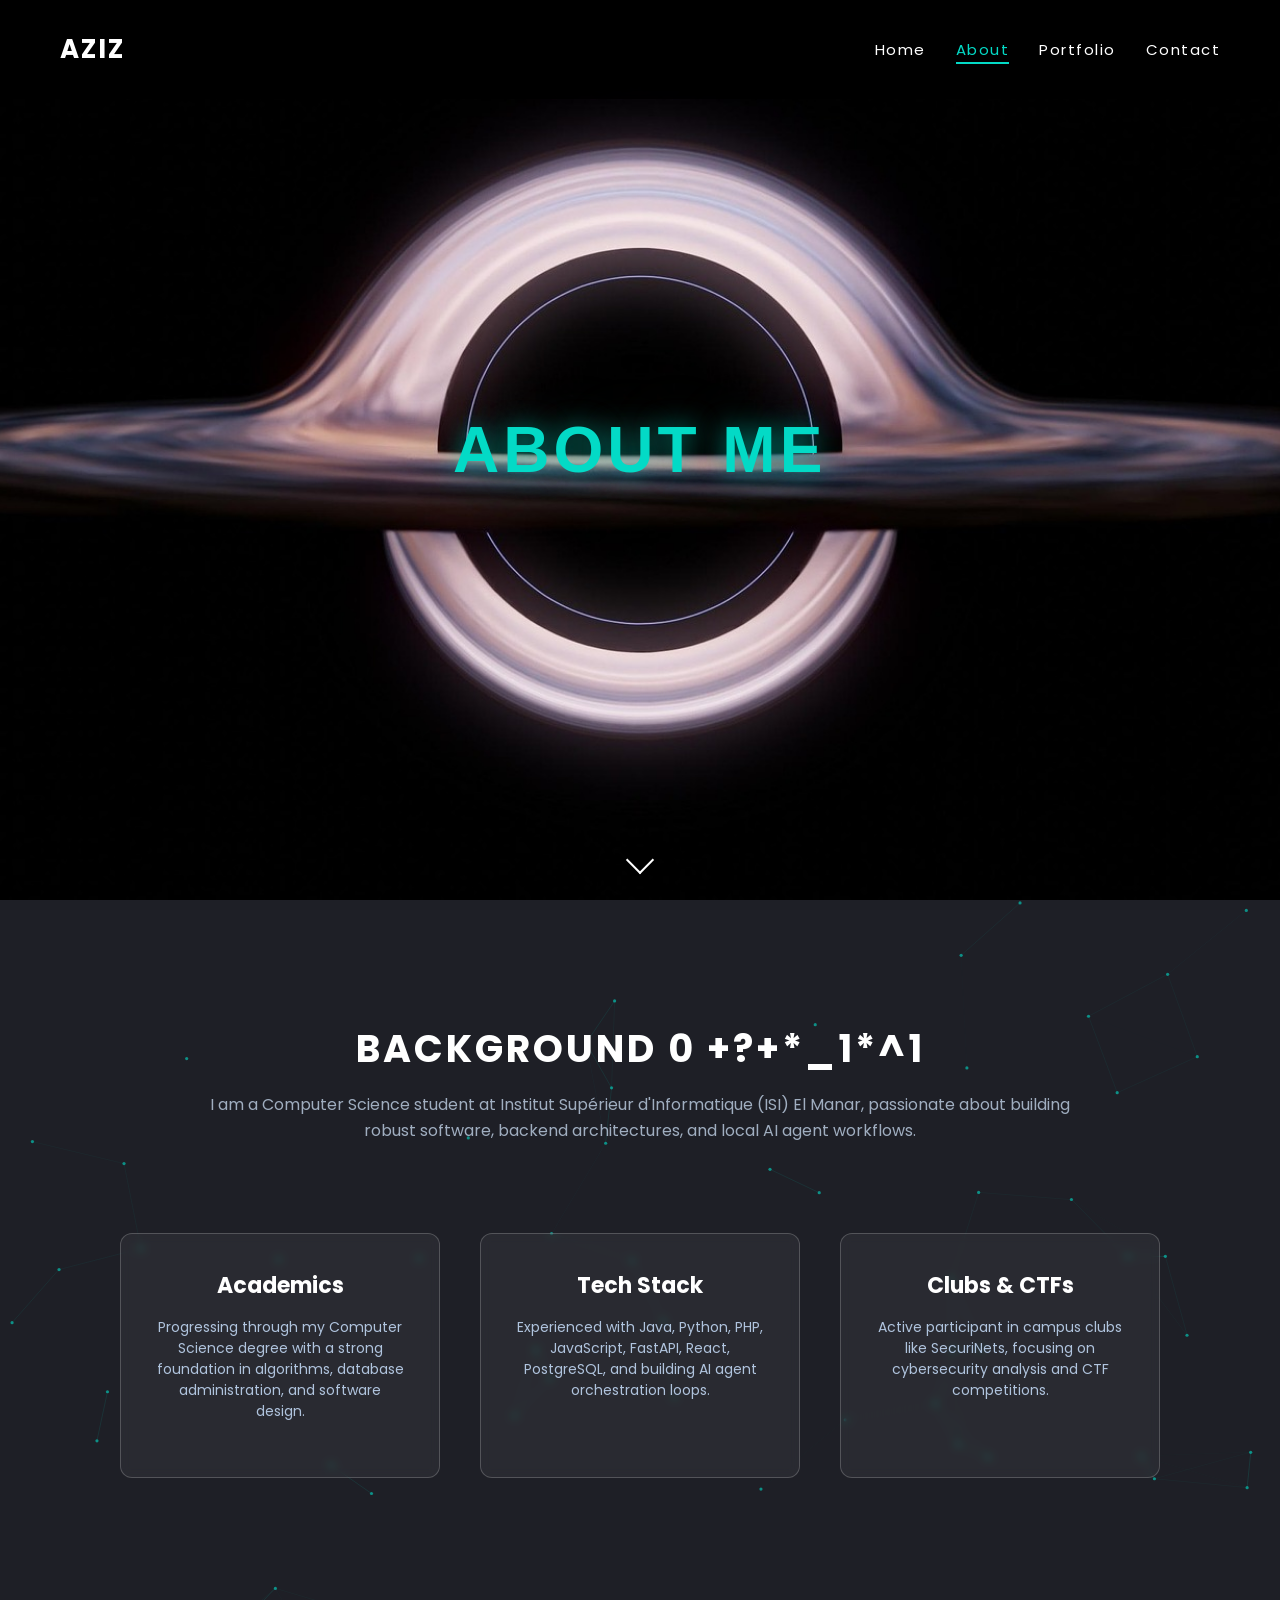
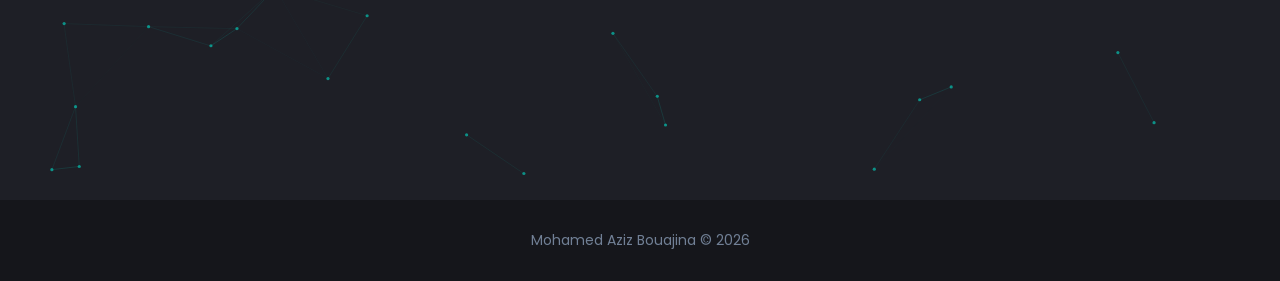
==== about.html @ ba16c354 "portfolio" ====
<!DOCTYPE html>
<html lang="en">
<head>
    <meta charset="UTF-8">
    <meta name="viewport" content="width=device-width, initial-scale=1.0">
    <title>About | Mohamed Aziz Bouajina</title>
    <link rel="stylesheet" href="style.css">
    <link href="https://fonts.googleapis.com/css2?family=Poppins:wght@300;400;600;700&display=swap" rel="stylesheet">
</head>
<body>
    <nav class="navbar">
        <div class="nav-container">
            <a href="index.html" class="logo" data-sound="brand-sound">Aziz </a>
            <ul class="nav-menu">
                <li><a href="index.html" class="nav-link" data-sound="home-sound">Home</a></li>
                <li><a href="about.html" class="nav-link active" data-sound="about-sound">About</a></li>
                <li><a href="portfolio.html" class="nav-link" data-sound="portfolio-sound">Portfolio</a></li>
                <li><a href="contact.html" class="nav-link" data-sound="contact-sound">Contact</a></li>
            </ul>
        </div>
    </nav>

  <section class="hero-section" style="background: url('Pictures/bgi.png') no-repeat center center/cover;">
    <h1 class="hero-title">ABOUT ME</h1>
    <div class="scroll-indicator"></div>
</section>
    <main class="main-container">
        <section class="content-box">
            <h2 class="section-title">Background & Expertise</h2>
            <p class="section-subtitle">I am a Computer Science student at Institut Supérieur d'Informatique (ISI) El Manar, passionate about building robust software, backend architectures, and local AI agent workflows.</p>
        </section>

        <section class="cards-grid">
            <div class="info-card">
                <h3>Academics</h3>
                <p>Progressing through my Computer Science degree with a strong foundation in algorithms, database administration, and software design.</p>
            </div>
            <div class="info-card">
                <h3>Tech Stack</h3>
                <p>Experienced with Java, Python, PHP, JavaScript, FastAPI, React, PostgreSQL, and building AI agent orchestration loops.</p>
            </div>
            <div class="info-card">
                <h3>Clubs & CTFs</h3>
                <p>Active participant in campus clubs like SecuriNets, focusing on cybersecurity analysis and CTF competitions.</p>
            </div>
        </section>
    </main>

    <footer>
        <p>Mohamed Aziz Bouajina &copy; 2026</p>
    </footer>

    <script src="script.js"></script>
</body>
</html>
---- style.css ----
* {
    margin: 0;
    padding: 0;
    box-sizing: border-box;
    font-family: 'Poppins', sans-serif;
}

body {
    background-color: #000000;
    color: #ffffff;
    min-height: 100vh;
    cursor: auto;
}

.navbar {
    position: fixed;
    top: 0;
    left: 0;
    width: 100%;
    display: flex;
    justify-content: space-between;
    align-items: center;
    padding: 30px 60px;
    z-index: 1000;
    background: rgba(0, 0, 0, 0.7);
    backdrop-filter: blur(10px);
    transition: 0.6s ease;
}

.nav-container {
    width: 100%;
    display: flex;
    justify-content: space-between;
    align-items: center;
    max-width: 1400px;
    margin: 0 auto;
}

.logo {
    font-weight: 700;
    color: #ffffff;
    text-decoration: none;
    font-size: 26px;
    text-transform: uppercase;
    letter-spacing: 2px;
}

.nav-menu {
    display: flex;
    list-style: none;
    gap: 30px;
}

.nav-link {
    text-decoration: none;
    color: #ffffff;
    letter-spacing: 1.5px;
    font-size: 15px;
    transition: color 0.3s ease;
}

.nav-link:hover, .nav-link.active {
    color: #03dac6;
}

.hero-section {
    position: relative;
    height: 100vh;
    width: 100%;
    overflow: hidden;
    display: flex;
    justify-content: center;
    align-items: center;
}

.hero-video, .hero-bg {
    position: absolute;
    min-width: 100%;
    min-height: 100%;
    object-fit: cover;
    z-index: 1;
}

.hero-title {
    font-size: 64px;
    font-family: 'Josefin Sans', sans-serif;
    color: #03dac6;
    z-index: 3;
    text-align: center;
    letter-spacing: 4px;
}

.scroll-indicator {
    position: absolute;
    bottom: 30px;
    width: 20px;
    height: 20px;
    border-bottom: 2px solid #ffffff;
    border-right: 2px solid #ffffff;
    transform: rotate(45deg);
    animation: bounce 2s infinite;
    z-index: 2;
}

@keyframes bounce {
    0%, 20%, 50%, 80%, 100% { transform: translateY(0) rotate(45deg); }
    40% { transform: translateY(-10px) rotate(45deg); }
    60% { transform: translateY(-5px) rotate(45deg); }
}

.main-container {
    background: #1e1f26;
    padding: 120px 20px 80px;
    display: flex;
    flex-direction: column;
    align-items: center;
    gap: 60px;
    min-height: 100vh;
}

.content-box {
    text-align: center;
    width: 100%;
    max-width: 900px;
}

.section-title {
    font-size: 38px;
    letter-spacing: 3px;
    text-transform: uppercase;
    margin-bottom: 15px;
    color: #ffffff;
}

.section-subtitle {
    font-size: 16px;
    color: #a0aec0;
    margin-bottom: 30px;
    line-height: 1.6;
}

.cards-grid {
    display: flex;
    justify-content: center;
    gap: 40px;
    flex-wrap: wrap;
    max-width: 1200px;
    margin: 0 auto;
}

.info-card {
    background: rgba(255, 255, 255, 0.05);
    border: 1px solid rgba(255, 255, 255, 0.2);
    border-radius: 12px;
    padding: 35px;
    width: 320px;
    text-align: center;
    backdrop-filter: blur(5px);
    transition: transform 0.3s ease, box-shadow 0.3s ease;
}

.info-card:hover {
    transform: translateY(-8px);
    box-shadow: 0 15px 30px rgba(3, 218, 198, 0.2);
    border-color: #03dac6;
}

.info-card h3 {
    font-size: 22px;
    color: #ffffff;
    margin-bottom: 15px;
}

.info-card p {
    font-size: 14px;
    color: #b0c4de;
    margin-bottom: 20px;
    line-height: 1.5;
}

.card-btn {
    display: inline-block;
    padding: 8px 20px;
    background: #ffffff;
    color: #000000;
    border-radius: 20px;
    text-decoration: none;
    font-weight: 500;
    transition: 0.3s ease;
}

.card-btn:hover {
    background: #03dac6;
    color: #000000;
}

.code-terminal {
    background: #151515;
    border-radius: 8px;
    box-shadow: 0 10px 30px rgba(0,0,0,0.5);
    text-align: left;
    overflow: hidden;
    border: 1px solid rgba(255,255,255,0.1);
    width: 100%;
}

.terminal-bar {
    background: #222222;
    padding: 10px 15px;
}

.terminal-dot {
    height: 12px;
    width: 12px;
    background: #f6b73e;
    border-radius: 50%;
    display: inline-block;
}

.terminal-body {
    padding: 20px;
    font-family: 'Courier New', Courier, monospace;
    font-size: 14px;
    line-height: 1.6;
}

.code-keyword { color: #f6ff75; }
.code-func { color: #46ff35; }
.code-string { color: #6ff5ff; }

.contact-wrapper {
    max-width: 800px;
    margin: 140px auto 0;
    padding: 40px;
    background: rgba(4, 22, 7, 0.9);
    border: 1px solid rgba(51, 255, 51, 0.3);
    border-radius: 8px;
    font-family: 'Inconsolata', monospace;
    color: rgba(128, 255, 128, 0.9);
    box-shadow: 0 0 20px rgba(4, 22, 7, 0.8);
}

.contact-wrapper h1 {
    font-size: 32px;
    margin-bottom: 20px;
    color: #ffffff;
}

.contact-wrapper p {
    margin-bottom: 15px;
    font-size: 16px;
    line-height: 1.6;
}

.contact-link {
    color: #33ff33;
    text-decoration: underline;
}

footer {
    text-align: center;
    padding: 30px;
    background: #15161b;
    color: #718096;
    font-size: 14px;
}

/* =========================================================
   EFFECTS
   ========================================================= */

:focus-visible { outline: 2px solid #03dac6; outline-offset: 3px; }

/* Scroll progress */
.scroll-progress {
    position: fixed; top: 0; left: 0; width: 100%; height: 3px;
    background: linear-gradient(90deg, #03dac6, #ff0266);
    transform: scaleX(0); transform-origin: left;
    z-index: 1100; pointer-events: none;
}

/* Navbar shrinks once you scroll */
.navbar.scrolled { padding-top: 14px; padding-bottom: 14px; background: rgba(0, 0, 0, 0.88); }
.navbar .logo { transition: font-size 0.4s ease, color 0.3s ease; }
.navbar.scrolled .logo { font-size: 21px; }
.logo:hover { color: #03dac6; }

/* Nav links: underline draws in */
.nav-link { position: relative; padding-bottom: 4px; }
.nav-link::after {
    content: ""; position: absolute; left: 0; bottom: 0; width: 100%; height: 2px;
    background: #03dac6; transform: scaleX(0); transform-origin: right;
    transition: transform 0.35s ease;
}
.nav-link:hover::after, .nav-link.active::after { transform: scaleX(1); transform-origin: left; }

/* Hero title glow */
.hero-title { text-shadow: 0 0 24px rgba(3, 218, 198, 0.55), 0 0 60px rgba(3, 218, 198, 0.25); will-change: transform, opacity; }

/* Reveal on scroll (only when JS has enabled it) */
.js .reveal {
    opacity: 0; translate: 0 28px;
    transition: opacity 0.7s ease, translate 0.7s cubic-bezier(0.2, 0.7, 0.2, 1),
                transform 0.2s ease-out, box-shadow 0.3s ease, border-color 0.3s ease;
    transition-delay: var(--d, 0s);
}
.js .reveal.in { opacity: 1; translate: 0 0; }

/* Particle network canvas sits behind the page content */
.main-container { position: relative; overflow: hidden; }
.main-container > *:not(.fx-canvas) { position: relative; z-index: 1; }
.fx-canvas { position: absolute; top: 0; left: 0; z-index: 0; pointer-events: none; }

/* Cards: 3D tilt + spotlight that follows the cursor */
.info-card, .info-card:hover {
    position: relative; overflow: hidden;
    transform: perspective(900px) rotateX(var(--rx, 0deg)) rotateY(var(--ry, 0deg)) translateY(var(--ty, 0px));
}
.info-card:hover { --ty: -8px; }
.info-card::before {
    content: ""; position: absolute; inset: 0; pointer-events: none;
    background: radial-gradient(260px circle at var(--mx, 50%) var(--my, 50%), rgba(3, 218, 198, 0.16), transparent 70%);
    opacity: 0; transition: opacity 0.3s ease;
}
.info-card:hover::before { opacity: 1; }

/* Buttons: sheen sweep */
.card-btn { position: relative; overflow: hidden; }
.card-btn::after {
    content: ""; position: absolute; top: 0; left: -80%; width: 50%; height: 100%;
    background: linear-gradient(100deg, transparent, rgba(255, 255, 255, 0.7), transparent);
    transform: skewX(-20deg); transition: left 0.6s ease;
}
.card-btn:hover::after { left: 130%; }

/* Terminal: blinking caret while typing */
.caret {
    display: inline-block; width: 8px; height: 1.1em; margin-left: 2px;
    background: #46ff35; vertical-align: text-bottom;
    animation: blink 1s steps(1) infinite;
}
@keyframes blink { 50% { opacity: 0; } }
.terminal-bar { display: flex; gap: 8px; }
.terminal-bar::before, .terminal-bar::after {
    content: ""; height: 12px; width: 12px; border-radius: 50%; display: inline-block;
}
.terminal-bar::before { background: #ff5f57; }
.terminal-bar::after  { background: #28c840; order: 3; }
.terminal-dot { order: 2; }

/* Contact page */
.fx-rain { position: fixed; inset: 0; z-index: 0; pointer-events: none; opacity: 0.28; }
.contact-wrapper { position: relative; z-index: 1; backdrop-filter: blur(3px); }
.contact-wrapper h1::before { content: "$ "; color: #33ff33; }
.contact-wrapper h1::after {
    content: ""; display: inline-block; width: 14px; height: 0.9em; margin-left: 6px;
    background: #33ff33; vertical-align: baseline; animation: blink 1s steps(1) infinite;
}
.contact-link, .email { color: #33ff33; text-decoration: underline; transition: text-shadow 0.3s ease, color 0.3s ease; }
.email { cursor: pointer; }
.contact-link:hover, .email:hover { color: #d8ffd8; text-shadow: 0 0 10px rgba(51, 255, 51, 0.9); }

/* Small screens */
@media (max-width: 640px) {
    .navbar, .navbar.scrolled { padding: 14px 20px; }
    .nav-menu { gap: 14px; }
    .nav-link { font-size: 13px; letter-spacing: 1px; }
    .logo, .navbar.scrolled .logo { font-size: 18px; }
    .hero-title { font-size: 38px; }
    .section-title { font-size: 26px; }
    .contact-wrapper { margin: 100px 16px 0; padding: 24px; }
    .info-card { width: 100% !important; }
}

@media (prefers-reduced-motion: reduce) {
    *, *::before, *::after { animation: none !important; transition-duration: 0.01ms !important; }
}


/* =========================================================
   AGENT CHAT (portfolio)
   ========================================================= */
.cards-grid .info-card.featured {
    flex: 1 1 100%; width: 100%; max-width: 1100px;
    display: grid; grid-template-columns: minmax(0, 1fr) minmax(0, 1.7fr);
    gap: 32px; align-items: start; text-align: left;
}
.info-card.featured, .info-card.featured:hover { transform: none; }
.featured-info h3 { font-size: 24px; }
.tech-tags { list-style: none; display: flex; flex-wrap: wrap; gap: 8px; margin-bottom: 18px; }
.tech-tags li {
    font-size: 12px; padding: 4px 12px; border-radius: 20px;
    border: 1px solid rgba(3, 218, 198, 0.5); color: #03dac6;
}
.demo-note { font-size: 12px; color: #718096; line-height: 1.5; }

.agent-chat {
    position: relative; z-index: 1; display: flex; flex-direction: column;
    background: #151515; border: 1px solid rgba(255, 255, 255, 0.1);
    border-radius: 8px; overflow: hidden; text-align: left;
    box-shadow: 0 10px 30px rgba(0, 0, 0, 0.5);
}
.agent-chat, .agent-chat * { font-family: 'Courier New', Courier, monospace; }

.chat-bar { display: flex; align-items: center; gap: 8px; background: #222; padding: 10px 15px; font-size: 12px; color: #a0aec0; }
.chat-bar .dot { width: 12px; height: 12px; border-radius: 50%; }
.chat-bar .dot:nth-child(1) { background: #ff5f57; }
.chat-bar .dot:nth-child(2) { background: #f6b73e; }
.chat-bar .dot:nth-child(3) { background: #28c840; }
.chat-title { margin-left: 6px; }
.chat-mode {
    margin-left: auto; padding: 2px 10px; border-radius: 20px; font-size: 11px;
    border: 1px solid #f6b73e; color: #f6b73e;
}
.chat-mode.is-live { border-color: #28c840; color: #28c840; }

.chat-log { height: 300px; overflow-y: auto; padding: 16px; font-size: 13px; line-height: 1.55; }
.msg { margin-bottom: 12px; }
.msg .who { font-weight: bold; }
.msg.user .who { color: #03dac6; }
.msg.agent .who { color: #ff5c93; }
.msg .body { margin-left: 8px; white-space: pre-wrap; color: #e6edf3; }
.msg.agent.streaming .body::after {
    content: ""; display: inline-block; width: 7px; height: 1em; margin-left: 2px;
    background: #46ff35; vertical-align: text-bottom; animation: blink 1s steps(1) infinite;
}

.tool-log {
    background: #181019; border-top: 1px solid #4a1d4b; padding: 10px 14px;
    max-height: 96px; overflow-y: auto; font-size: 12px;
}
.tool-head { color: #d8b4fe; font-weight: bold; margin-bottom: 4px; }
.tool-empty { color: #666; }
.tool-entry { padding: 3px 0; border-bottom: 1px dashed #3b143c; word-break: break-word; }
.tool-name { color: #f472b6; }
.tool-out { color: #93c5fd; }

.chat-status { padding: 8px 14px; font-size: 12px; color: #03dac6; border-top: 1px solid rgba(255, 255, 255, 0.08); }

.chat-form { display: flex; gap: 8px; padding: 12px 14px; }
.chat-form input {
    flex: 1; min-width: 0; padding: 10px 12px; font-size: 16px;
    background: #262626; border: 1px solid #444; border-radius: 4px; color: #fff;
}
.chat-form input:focus { border-color: #03dac6; outline: none; }
.chat-form button {
    padding: 0 20px; border: none; border-radius: 4px; cursor: pointer;
    background: #03dac6; color: #000; font-weight: bold;
}
.chat-form button:hover:not(:disabled) { background: #ff0266; color: #fff; }
.agent-chat button:disabled, .agent-chat input:disabled { opacity: 0.5; cursor: not-allowed; }

@media (max-width: 900px) {
    .cards-grid .info-card.featured { grid-template-columns: minmax(0, 1fr); }
}
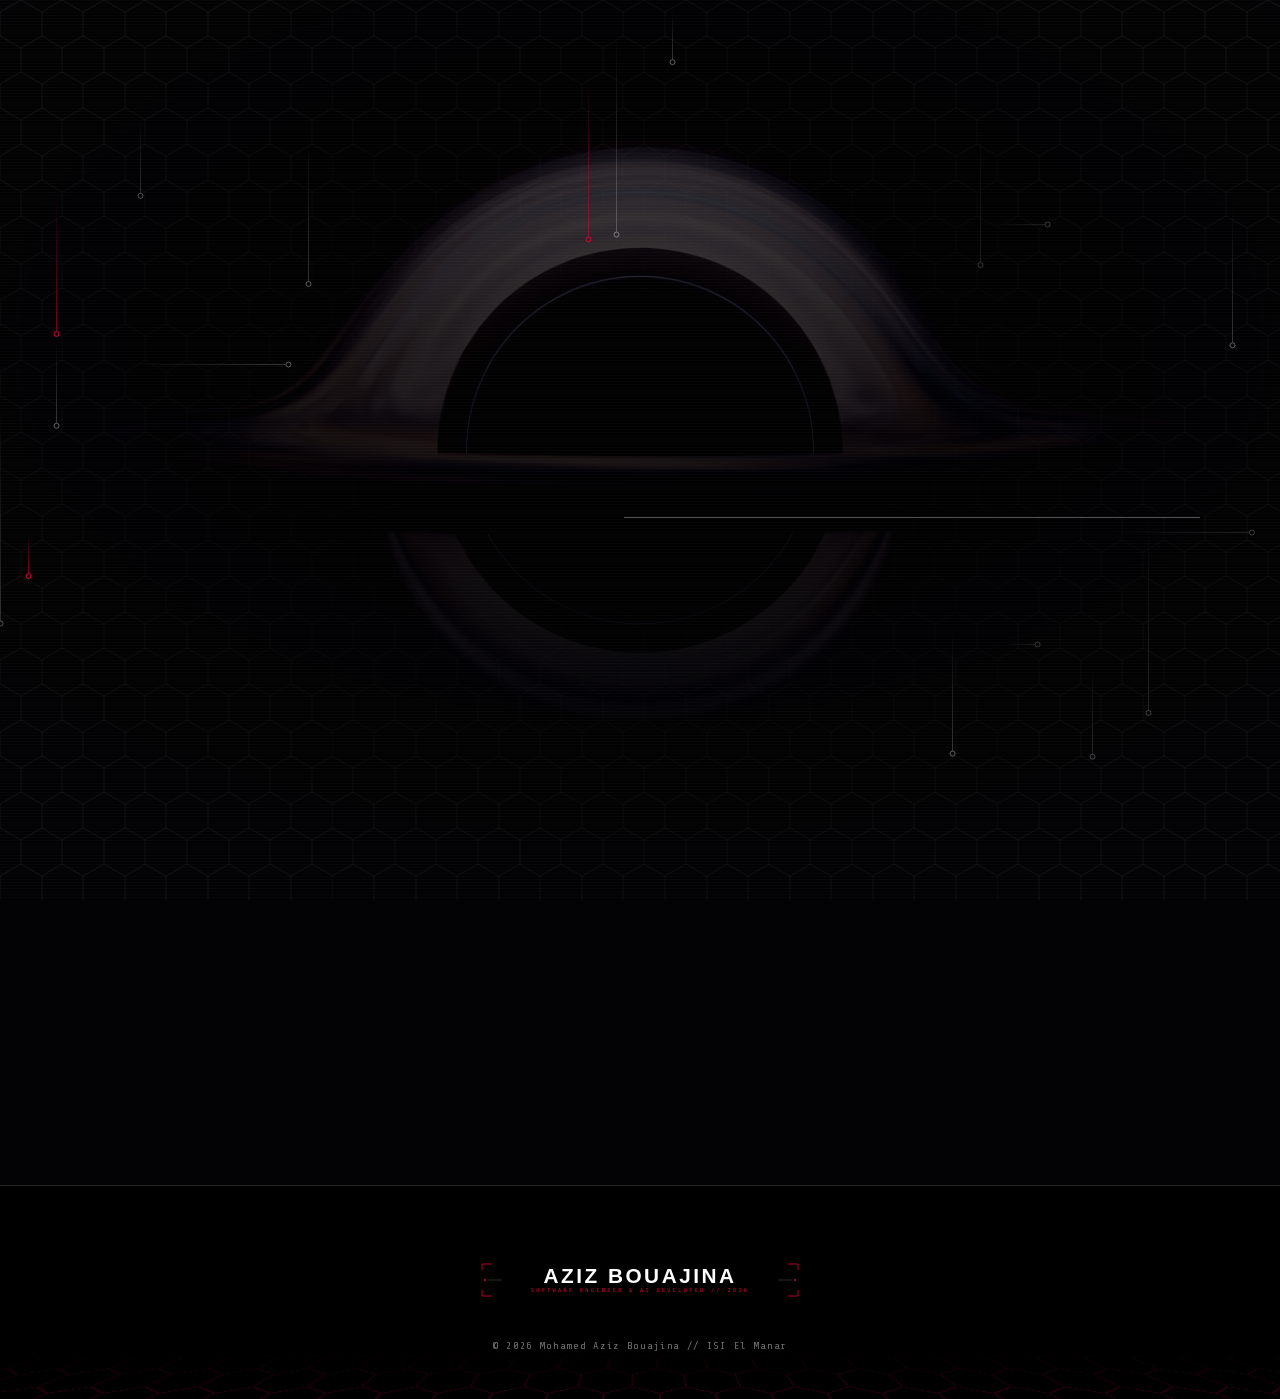
==== commit 53db75f6: "Redesign portfolio" ====
--- a/about.html
+++ b/about.html
@@ -1,55 +1,179 @@
 <!DOCTYPE html>
-<html lang="en">
+<html lang="en" class="js is-loading">
 <head>
-    <meta charset="UTF-8">
-    <meta name="viewport" content="width=device-width, initial-scale=1.0">
-    <title>About | Mohamed Aziz Bouajina</title>
-    <link rel="stylesheet" href="style.css">
-    <link href="https://fonts.googleapis.com/css2?family=Poppins:wght@300;400;600;700&display=swap" rel="stylesheet">
+  <meta charset="utf-8">
+  <meta name="viewport" content="width=device-width, initial-scale=1, viewport-fit=cover">
+  <title>About | Mohamed Aziz Bouajina</title>
+  <meta name="description" content="Academic background, technical skills, and club involvement of Mohamed Aziz Bouajina at ISI El Manar.">
+  <meta name="theme-color" content="#030305">
+
+  <link rel="icon" href="images/favicon-32.png" sizes="32x32" type="image/png">
+  <link rel="stylesheet" href="css/style.css">
+  <link rel="stylesheet" href="css/chat.css">
+  <script>document.documentElement.className += ' js is-loading';</script>
 </head>
 <body>
-    <nav class="navbar">
-        <div class="nav-container">
-            <a href="index.html" class="logo" data-sound="brand-sound">Aziz </a>
-            <ul class="nav-menu">
-                <li><a href="index.html" class="nav-link" data-sound="home-sound">Home</a></li>
-                <li><a href="about.html" class="nav-link active" data-sound="about-sound">About</a></li>
-                <li><a href="portfolio.html" class="nav-link" data-sound="portfolio-sound">Portfolio</a></li>
-                <li><a href="contact.html" class="nav-link" data-sound="contact-sound">Contact</a></li>
-            </ul>
-        </div>
+  <a class="skip" href="#main">Skip to main content</a>
+
+  <audio id="home-sound" src="sounds/home-sound.wav" preload="auto"></audio>
+  <audio id="about-sound" src="sounds/about-sound.wav" preload="auto"></audio>
+  <audio id="portfolio-sound" src="sounds/portfolio-sound.wav" preload="auto"></audio>
+  <audio id="contact-sound" src="sounds/contact-sound.wav" preload="auto"></audio>
+  <audio id="career-sound" src="sounds/career-sound.wav" preload="auto"></audio>
+
+  <svg width="0" height="0" style="position:absolute" aria-hidden="true">
+    <symbol id="i-gh" viewBox="0 0 24 24"><path fill="currentColor" d="M12 2C6.477 2 2 6.484 2 12.017c0 4.425 2.865 8.18 6.839 9.504.5.092.682-.217.682-.483 0-.237-.008-.868-.013-1.703-2.782.605-3.369-1.343-3.369-1.343-.454-1.158-1.11-1.466-1.11-1.466-.908-.62.069-.608.069-.608 1.003.07 1.53 1.032 1.53 1.032.892 1.53 2.341 1.088 2.91.832.092-.647.35-1.088.636-1.338-2.22-.253-4.555-1.113-4.555-4.951 0-1.093.39-1.988 1.029-2.688-.103-.253-.446-1.272.098-2.65 0 0 .84-.27 2.75 1.026A9.564 9.564 0 0112 6.844c.85.004 1.705.115 2.504.337 1.909-1.296 2.747-1.027 2.747-1.027.546 1.379.202 2.398.1 2.651.64.7 1.028 1.595 1.028 2.688 0 3.848-2.339 4.695-4.566 4.943.359.309.678.92.678 1.855 0 1.338-.012 2.419-.012 2.747 0 .268.18.58.688.482A10.019 10.019 0 0022 12.017C22 6.484 17.522 2 12 2z"></path></symbol>
+    <symbol id="i-in" viewBox="0 0 24 24"><path fill="currentColor" d="M19 3a2 2 0 0 1 2 2v14a2 2 0 0 1-2 2H5a2 2 0 0 1-2-2V5a2 2 0 0 1 2-2h14m-.5 15.5v-5.3a3.26 3.26 0 0 0-3.26-3.26c-.85 0-1.84.52-2.28 1.3v-1.11h-2.79v8.37h2.79v-4.93c0-.77.62-1.4 1.39-1.4a1.4 1.4 0 0 1 1.4 1.4v4.93h2.75M6.46 8.76c.92 0 1.67-.75 1.67-1.67s-.75-1.67-1.67-1.67c-.92 0-1.67.75-1.67 1.67s.75 1.67 1.67 1.67m1.39 9.74v-8.37H5.07v8.37h2.78z"></path></symbol>
+    <symbol id="i-mail" viewBox="0 0 24 24"><path fill="none" stroke="currentColor" stroke-width="1.8" d="M3 5h18v14H3z"></path><path fill="none" stroke="currentColor" stroke-width="1.8" d="m3 7 9 6 9-6"></path></symbol>
+    <symbol id="i-phone" viewBox="0 0 24 24"><path fill="none" stroke="currentColor" stroke-width="1.8" d="M6.62 10.79a15.053 15.053 0 0 0 6.59 6.59l2.2-2.2a1 1 0 0 1 1.02-.24 11.72 11.72 0 0 0 3.68.59 1 1 0 0 1 1 1V20a1 1 0 0 1-1 1A17 17 0 0 1 3 4a1 1 0 0 1 1-1h3.5a1 1 0 0 1 1 1c0 1.25.2 2.45.59 3.68a1 1 0 0 1-.24 1.02l-2.23 2.09z"></path></symbol>
+  </svg>
+
+  <div class="loader" id="loader" aria-hidden="true">
+    <div class="loader__inner">
+      <div class="loader__meta">
+        <span id="loaderStatus">INITIALIZING</span>
+        <span><b id="loaderPct">000</b>%</span>
+      </div>
+      <div class="loader__bar"><i></i></div>
+      <p class="loader__code">MAB-001 // ABOUT</p>
+    </div>
+  </div>
+
+  <div class="bg" aria-hidden="true">
+    <div class="bg__photo"></div>
+    <div class="bg__hex"></div>
+    <canvas class="bg__fx" id="bgfx"></canvas>
+  </div>
+
+  <div class="rail rail--l" aria-hidden="true"><span>MAB-001 // MOHAMED AZIZ BOUAJINA // ABOUT</span></div>
+  <div class="rail rail--r" aria-hidden="true"><div class="rail__bar"><i id="progress"></i></div></div>
+
+  <header class="hd" id="hd">
+    <a class="hd__logo" href="index.html" aria-label="Home" data-sound="home-sound">
+      <img src="images/logo-aziz.svg" alt="Aziz" width="130" height="36">
+    </a>
+
+    <nav class="hd__nav" id="nav" aria-label="Main Navigation">
+      <ul>
+        <li><a href="index.html" data-sound="home-sound"><small>00</small>HOME</a></li>
+        <li><a href="about.html" class="is-active" data-sound="about-sound"><small>01</small>ABOUT</a></li>
+        <li><a href="portfolio.html" data-sound="portfolio-sound"><small>02</small>PORTFOLIO</a></li>
+        <li><a href="contact.html" data-sound="contact-sound"><small>03</small>CONTACT</a></li>
+      </ul>
+      <p class="hd__navfoot" aria-hidden="true">MAB-001 // ABOUT DOSSIER</p>
     </nav>
 
-  <section class="hero-section" style="background: url('Pictures/bgi.png') no-repeat center center/cover;">
-    <h1 class="hero-title">ABOUT ME</h1>
-    <div class="scroll-indicator"></div>
-</section>
-    <main class="main-container">
-        <section class="content-box">
-            <h2 class="section-title">Background & Expertise</h2>
-            <p class="section-subtitle">I am a Computer Science student at Institut Supérieur d'Informatique (ISI) El Manar, passionate about building robust software, backend architectures, and local AI agent workflows.</p>
-        </section>
+    <div class="hd__actions">
+      <button class="hd__sound-toggle" id="soundToggle" type="button" aria-label="Toggle Sound">
+        <i></i><span>AUDIO [OFF]</span>
+      </button>
+      <button class="hd__menu" type="button" aria-expanded="false" aria-controls="nav" aria-label="Menu">
+        <span></span><span></span>
+      </button>
+    </div>
+  </header>
 
-        <section class="cards-grid">
-            <div class="info-card">
-                <h3>Academics</h3>
-                <p>Progressing through my Computer Science degree with a strong foundation in algorithms, database administration, and software design.</p>
-            </div>
-            <div class="info-card">
-                <h3>Tech Stack</h3>
-                <p>Experienced with Java, Python, PHP, JavaScript, FastAPI, React, PostgreSQL, and building AI agent orchestration loops.</p>
-            </div>
-            <div class="info-card">
-                <h3>Clubs & CTFs</h3>
-                <p>Active participant in campus clubs like SecuriNets, focusing on cybersecurity analysis and CTF competitions.</p>
-            </div>
-        </section>
-    </main>
+  <main id="main">
+    <!-- Cosmic Black Hole Hero Header (bgi.png Seamless Blend) -->
+    <div class="about-hero rv" style="position:relative; width:100%; min-height:280px; overflow:hidden; border-bottom:1px solid var(--line-s); margin-top:var(--hd);">
+      <div style="position:absolute; inset:0; background: url('images/bgi.png') center 40% / cover no-repeat; filter: contrast(125%) brightness(90%);"></div>
+      <div style="position:absolute; inset:0; background: radial-gradient(circle at 50% 50%, rgba(3,3,5,0.15) 0%, rgba(3,3,5,0.75) 60%, #030305 100%), linear-gradient(180deg, rgba(3,3,5,0.4) 0%, transparent 40%, rgba(3,3,5,0.8) 80%, #030305 100%);"></div>
+      <div class="wrap" style="position:relative; min-height:280px; display:flex; flex-direction:column; justify-content:flex-end; padding-bottom:32px;">
+        <span style="font:11px/1 var(--f-mono); letter-spacing:.3em; color:var(--cyan); display:inline-flex; align-items:center; gap:8px;"><i style="display:inline-block; width:6px; height:6px; background:var(--cyan); border-radius:50%;"></i>SINGULARITY HORIZON // MAB-001 OPERATOR</span>
+        <h1 class="glitch" data-text="ABOUT AZIZ" style="font:700 clamp(36px, 6vw, 64px)/1.1 var(--f-disp); margin-top:10px; letter-spacing:.05em;">ABOUT AZIZ</h1>
+      </div>
+      <span class="crop crop--tl" style="left:20px; top:20px;" aria-hidden="true"></span>
+      <span class="crop crop--tr" style="right:20px; top:20px;" aria-hidden="true"></span>
+      <span class="crop crop--bl" style="left:20px; bottom:20px;" aria-hidden="true"></span>
+      <span class="crop crop--br" style="right:20px; bottom:20px;" aria-hidden="true"></span>
+    </div>
 
-    <footer>
-        <p>Mohamed Aziz Bouajina &copy; 2026</p>
-    </footer>
+    <section class="sec" style="padding-top: 48px;">
+      <div class="wrap">
+        <div class="sec-head rv">
+          <p class="sec-head__idx"><span>01</span><i></i><span>ENGINEERING DOSSIER &amp; BACKGROUND</span></p>
+          <h2 class="sec-head__title glitch" data-text="CURRICULUM VITAE">CURRICULUM VITAE</h2>
+        </div>
 
-    <script src="script.js"></script>
+        <div class="release">
+          <figure class="jacket rv">
+            <button class="jacket__btn" type="button" aria-haspopup="dialog" aria-controls="lightbox" aria-label="Enlarge Dossier">
+              <span class="jacket__tilt">
+                <span class="jacket__img">
+                  <img src="images/profile-card.svg" width="1200" height="1200" alt="Mohamed Aziz Bouajina Dossier">
+                  <span class="jacket__glare" aria-hidden="true"></span>
+                </span>
+              </span>
+            </button>
+            <span class="crop crop--tl" aria-hidden="true"></span>
+            <span class="crop crop--tr" aria-hidden="true"></span>
+            <span class="crop crop--bl" aria-hidden="true"></span>
+            <span class="crop crop--br" aria-hidden="true"></span>
+            <figcaption>
+              <span class="jacket__hint" aria-hidden="true"><i></i>CLICK TO ENLARGE</span>
+              <span>ISI EL MANAR // L3 INFO</span>
+            </figcaption>
+          </figure>
+
+          <div class="release__info">
+            <dl class="spec rv-stagger">
+              <div class="spec__row rv">
+                <dt>Identity</dt>
+                <dd class="spec__title">Mohamed Aziz Bouajina</dd>
+              </div>
+              <div class="spec__row rv">
+                <dt>Education</dt>
+                <dd>Bachelor of Computer Science (3rd Year — L3)<br><strong>Institut Supérieur d'Informatique (ISI) El Manar, Ariana</strong></dd>
+              </div>
+              <div class="spec__row rv">
+                <dt>Grades</dt>
+                <dd><strong>GPA L1 &amp; L2: 15.5/20</strong> | <strong>Baccalaureate Average: 17.34/20</strong></dd>
+              </div>
+              <div class="spec__row rv">
+                <dt>Strengths</dt>
+                <dd>Teamwork, web &amp; mobile development, IoT, Networking &amp; Security, BPMN &amp; SQL modeling.</dd>
+              </div>
+              <div class="spec__row rv">
+                <dt>Clubs</dt>
+                <dd>
+                  • <strong>SecuriNets</strong>: CTF (Capture The Flag) competitions &amp; event graphic design.<br>
+                  • <strong>Geeks &amp; Freeways</strong>: Event co-organization, e-sport tournament (20 participants), workshops (Linux, IoT, Problem Solving, IBM, ISI in motion).
+                </dd>
+              </div>
+              <div class="spec__row rv">
+                <dt>Languages</dt>
+                <dd>French (Bilingual/Fluent), English (Professional), Arabic (Native)</dd>
+              </div>
+              <div class="spec__row rv">
+                <dt>Seeking</dt>
+                <dd style="color:var(--cyan);"><strong>PFE Internship</strong> in application development, software engineering, and AI solution integration.</dd>
+              </div>
+            </dl>
+
+
+          </div>
+        </div>
+      </div>
+    </section>
+  </main>
+
+  <dialog class="lb" id="lightbox">
+    <div class="lb__inner">
+      <img class="lb__img" data-src="images/profile-card.svg" width="1200" height="1200" alt="Mohamed Aziz Bouajina Dossier">
+      <p class="lb__cap">MAB-001 // OPERATOR DOSSIER</p>
+      <button class="lb__close" type="button" aria-label="Close"><span></span><span></span></button>
+    </div>
+  </dialog>
+
+  <footer class="ft">
+    <div class="ft__floor" aria-hidden="true"></div>
+    <div class="wrap ft__in">
+      <img class="ft__logo" src="images/logo-aziz-white.svg" width="280" height="35" alt="Aziz">
+      <p class="ft__copy"><small>&copy; 2026 Mohamed Aziz Bouajina // ISI El Manar</small></p>
+    </div>
+  </footer>
+
+  <script src="js/config.js"></script>
+  <script src="js/main.js"></script>
 </body>
-</html>+</html>
--- a/css/style.css
+++ b/css/style.css
@@ -0,0 +1,1211 @@
+@charset "utf-8";
+
+@font-face {
+  font-family: "Chakra Petch"; font-style: normal; font-weight: 500; font-display: swap;
+  src: url(../fonts/chakrapetch-500-latin.woff2) format("woff2");
+  unicode-range: U+0000-00FF, U+0131, U+0152-0153, U+02BB-02BC, U+02C6, U+02DA, U+02DC, U+0304, U+0308, U+0329, U+2000-206F, U+20AC, U+2122, U+2191, U+2193, U+2212, U+2215, U+FEFF, U+FFFD;
+}
+@font-face {
+  font-family: "Chakra Petch"; font-style: normal; font-weight: 700; font-display: swap;
+  src: url(../fonts/chakrapetch-700-latin.woff2) format("woff2");
+  unicode-range: U+0000-00FF, U+0131, U+0152-0153, U+02BB-02BC, U+02C6, U+02DA, U+02DC, U+0304, U+0308, U+0329, U+2000-206F, U+20AC, U+2122, U+2191, U+2193, U+2212, U+2215, U+FEFF, U+FFFD;
+}
+@font-face {
+  font-family: "Share Tech Mono"; font-style: normal; font-weight: 400; font-display: swap;
+  src: url(../fonts/sharetechmono-400-latin.woff2) format("woff2");
+  unicode-range: U+0000-00FF, U+0131, U+0152-0153, U+02BB-02BC, U+02C6, U+02DA, U+02DC, U+0304, U+0308, U+0329, U+2000-206F, U+20AC, U+2122, U+2191, U+2193, U+2212, U+2215, U+FEFF, U+FFFD;
+}
+
+:root {
+  --bg: #030305;
+  --fg: #ffffff;
+  --red: #e30037;
+  --red-deep: #5c0018;
+  --cyan: #03dac6;
+  --cyan-deep: #004d40;
+  --dim: rgba(255, 255, 255, .72);
+  --faint: rgba(255, 255, 255, .45);
+  --line: rgba(255, 255, 255, .14);
+  --line-s: rgba(255, 255, 255, .32);
+  --panel: rgba(7, 9, 14, .78);
+  --panel-solid: #090c12;
+
+  --f-disp: "Chakra Petch", -apple-system, sans-serif;
+  --f-mono: "Share Tech Mono", monospace;
+  --f-body: "Poppins", -apple-system, BlinkMacSystemFont, "Segoe UI", Roboto, sans-serif;
+
+  --gut: clamp(16px, 5vw, 56px);
+  --max: 1120px;
+  --hd: 64px;
+  --band: 36px;
+  --ease: cubic-bezier(.2, .7, .1, 1);
+}
+
+*, *::before, *::after { box-sizing: border-box; }
+
+html {
+  -webkit-text-size-adjust: 100%;
+  text-size-adjust: 100%;
+  scroll-behavior: smooth;
+  scroll-padding-top: var(--hd);
+  background: var(--bg);
+}
+
+body {
+  margin: 0;
+  min-width: 320px;
+  background: var(--bg);
+  color: var(--fg);
+  font-family: var(--f-body);
+  font-size: 15px;
+  line-height: 1.75;
+  -webkit-font-smoothing: antialiased;
+  overflow-x: hidden;
+}
+@supports (overflow: clip) { body { overflow-x: clip; } }
+
+.is-loading body { overflow: hidden; }
+
+img, video { display: block; max-width: 100%; height: auto; }
+a { color: inherit; text-decoration: none; }
+ul, ol, dl, dd, p, h1, h2, h3, figure { margin: 0; padding: 0; }
+ul, ol { list-style: none; }
+button, input, textarea { font: inherit; color: inherit; }
+
+:focus-visible { outline: 2px solid var(--red); outline-offset: 3px; }
+
+.skip {
+  position: absolute; left: 8px; top: -60px; z-index: 200;
+  padding: 10px 16px; background: var(--fg); color: #000; text-decoration: none;
+  font-family: var(--f-mono);
+}
+.skip:focus { top: 8px; }
+
+.wrap {
+  width: 100%;
+  max-width: calc(var(--max) + var(--gut) * 2);
+  margin-inline: auto;
+  padding-inline: var(--gut);
+}
+
+
+.loader { display: none; }
+.js .loader {
+  position: fixed; inset: 0; z-index: 150;
+  display: grid; place-items: center;
+  background: #000;
+  animation: loaderFailsafe 0s linear 7s forwards;
+}
+@keyframes loaderFailsafe { to { opacity: 0; visibility: hidden; pointer-events: none; } }
+
+.loader__inner {
+  width: min(300px, 78vw);
+  display: flex; flex-direction: column; align-items: center; gap: 16px;
+  position: relative; z-index: 2;
+}
+.loader__emblem { width: 110px; height: 110px; margin-bottom: 8px; overflow: visible; }
+.loader__ring, .loader__ring2, .loader__hex { transform-origin: 60px 60px; transform-box: view-box; }
+.loader__ring  { animation: spin 3.2s linear infinite; }
+.loader__ring2 { animation: spin 14s linear infinite reverse; }
+.loader__hex   { animation: spin 8s linear infinite; }
+.loader__core  { transform-origin: 60px 60px; transform-box: view-box; animation: pulse 1.4s ease-in-out infinite; }
+@keyframes spin { to { transform: rotate(360deg); } }
+@keyframes pulse { 0%, 100% { transform: scale(1); opacity: .8; } 50% { transform: scale(1.35); opacity: 1; } }
+
+.loader__meta {
+  width: 100%; display: flex; justify-content: space-between;
+  font: 12px/1 var(--f-mono); letter-spacing: .2em; color: var(--dim);
+}
+.loader__meta b { font-weight: 400; color: var(--fg); }
+
+.loader__bar { position: relative; width: 100%; height: 2px; background: rgba(255, 255, 255, .14); }
+.loader__bar::before, .loader__bar::after {
+  content: ""; position: absolute; top: -4px; width: 1px; height: 10px; background: var(--line-s);
+}
+.loader__bar::before { left: 0; } .loader__bar::after { right: 0; }
+.loader__bar i {
+  position: absolute; inset: 0; background: var(--red);
+  transform-origin: 0 50%; transform: scaleX(0); will-change: transform;
+}
+
+.loader__code {
+  font: 11px/1 var(--f-mono); letter-spacing: .28em; color: var(--faint); text-transform: uppercase;
+}
+
+/* Cyber Door Transitions */
+.loader__doors {
+  position: absolute; inset: 0; width: 100%; height: 100%; pointer-events: none;
+}
+.loader__half { fill: #000; }
+.loader.is-done .loader__half--t {
+  transform: translateY(calc(-1 * var(--off, 50vh)));
+  transition: transform .75s var(--ease);
+}
+.loader.is-done .loader__half--b {
+  transform: translateY(var(--off, 50vh));
+  transition: transform .75s var(--ease);
+}
+.loader.is-done .loader__inner {
+  opacity: 0; transition: opacity .25s ease;
+}
+
+
+.bg { position: fixed; inset: 0; z-index: 0; pointer-events: none; overflow: hidden; }
+.bg__photo {
+  position: absolute; inset: 0;
+  background: url(../images/bgi.png) center 30% / cover no-repeat;
+  opacity: .42;
+  filter: contrast(1.18) saturate(1.1);
+  -webkit-mask-image: radial-gradient(ellipse 95% 80% at 50% 38%, #000 40%, transparent 95%);
+  mask-image: radial-gradient(ellipse 95% 80% at 50% 38%, #000 40%, transparent 95%);
+}
+.bg__photo::after {
+  content: ""; position: absolute; inset: 0;
+  background: radial-gradient(circle at 50% 38%, transparent 0%, rgba(3, 3, 5, 0.4) 50%, #030305 85%),
+              linear-gradient(180deg, rgba(3, 3, 5, .3) 0%, rgba(3, 3, 5, .6) 50%, #030305 100%);
+}
+.bg__hex {
+  position: absolute; inset: 0; opacity: .07;
+  background-image: url("data:image/svg+xml,%3Csvg xmlns='http://www.w3.org/2000/svg' width='41.57' height='72' viewBox='0 0 41.57 72'%3E%3Cpath d='M20.785 0 41.57 12v24L20.785 48 0 36V12ZM20.785 48v24' fill='none' stroke='%23fff' stroke-width='1'/%3E%3C/svg%3E");
+  background-size: 41.57px 72px;
+  -webkit-mask-image: radial-gradient(ellipse 80% 70% at 50% 50%, transparent 20%, #000 100%);
+  mask-image: radial-gradient(ellipse 80% 70% at 50% 50%, transparent 20%, #000 100%);
+}
+.bg__fx { position: absolute; inset: 0; width: 100%; height: 100%; }
+.bg::after {
+  content: ""; position: absolute; inset: 0;
+  background: repeating-linear-gradient(180deg, rgba(255, 255, 255, .02) 0 1px, transparent 1px 3px);
+}
+
+main, .hd, .ft { position: relative; z-index: 1; }
+
+
+
+.rail { display: none; }
+@media (min-width: 1200px) {
+  .rail {
+    display: flex; position: fixed; top: 0; bottom: 0; z-index: 2; width: 44px;
+    align-items: center; justify-content: center; pointer-events: none;
+    opacity: 0; transition: opacity .8s ease 2.2s;
+  }
+  .is-ready .rail { opacity: 1; }
+  .rail--l { left: 0; }
+  .rail--l span {
+    writing-mode: vertical-rl; transform: rotate(180deg);
+    font: 11px/1 var(--f-mono); letter-spacing: .38em; color: var(--faint);
+  }
+  .rail--r { right: 0; }
+  .rail__bar { position: relative; width: 1px; height: 40vh; background: var(--line); }
+  .rail__bar i {
+    position: absolute; inset: 0; background: var(--red);
+    transform-origin: 50% 0; transform: scaleY(0); will-change: transform;
+  }
+  .rail__bar::after {
+    content: ""; position: absolute; left: -3px; bottom: -10px; width: 7px; height: 7px;
+    border: 1px solid var(--line-s); border-radius: 50%;
+  }
+}
+
+
+.hd {
+  position: fixed; top: 0; left: 0; right: 0; z-index: 50;
+  height: var(--hd);
+  display: flex; align-items: center; justify-content: space-between;
+  padding-inline: var(--gut);
+  padding-right: calc(var(--gut) + var(--band) + 4px);
+  transition: background-color .4s ease, border-color .4s ease, transform .6s var(--ease), padding .4s var(--ease);
+  border-bottom: 1px solid transparent;
+}
+.js .hd { transform: translateY(-100%); }
+.js.is-ready .hd { transform: none; transition-delay: 0s, 0s, 1.8s, 0s; }
+.hd.is-scrolled {
+  background: rgba(3, 3, 5, .94);
+  backdrop-filter: blur(12px);
+  border-bottom-color: var(--line);
+  padding-right: var(--gut);
+}
+
+.hd__logo { display: flex; align-items: center; gap: 10px; position: relative; z-index: 2; }
+.hd__logo img { width: 130px; height: auto; }
+
+.hd__actions { display: flex; align-items: center; gap: 14px; position: relative; z-index: 2; }
+
+/* Audio mute/unmute toggle in HUD */
+.hd__sound-toggle {
+  display: inline-flex; align-items: center; gap: 6px;
+  height: 32px; padding: 0 10px;
+  background: rgba(0, 0, 0, .4); border: 1px solid var(--line-s);
+  font: 10px/1 var(--f-mono); letter-spacing: .2em; color: var(--dim);
+  cursor: pointer; transition: border-color .25s, color .25s;
+}
+.hd__sound-toggle i { width: 6px; height: 6px; border-radius: 50%; background: var(--line-s); }
+.hd__sound-toggle.is-active { border-color: var(--cyan); color: var(--fg); }
+.hd__sound-toggle.is-active i { background: var(--cyan); box-shadow: 0 0 6px var(--cyan); }
+.hd__sound-toggle:hover { border-color: var(--red); color: var(--fg); }
+
+/* Menu button (mobile) */
+.hd__menu {
+  position: relative; z-index: 2;
+  width: 44px; height: 44px; margin-right: -10px;
+  background: none; border: 0; cursor: pointer; display: flex; flex-direction: column; justify-content: center; gap: 6px;
+  align-items: flex-end; padding: 10px;
+}
+.hd__menu span {
+  display: block; width: 22px; height: 1.5px; background: var(--fg);
+  transition: transform .3s var(--ease), width .3s var(--ease), background .2s;
+}
+.hd__menu span:last-child { width: 14px; }
+.menu-open .hd__menu span:first-child { transform: translateY(3.75px) rotate(45deg); width: 20px; }
+.menu-open .hd__menu span:last-child { transform: translateY(-3.75px) rotate(-45deg); width: 20px; }
+
+/* Desktop navigation links */
+.hd__nav {
+  display: none;
+}
+@media (min-width: 900px) {
+  .hd__nav {
+    display: block;
+  }
+  .hd__nav ul {
+    display: flex; align-items: center; gap: clamp(14px, 2.2vw, 32px);
+  }
+  .hd__nav a {
+    display: inline-flex; align-items: baseline; gap: 6px;
+    font: 700 13px/1 var(--f-disp); letter-spacing: .12em;
+    color: var(--dim); transition: color .25s;
+  }
+  .hd__nav a small {
+    font: 10px/1 var(--f-mono); color: var(--red); letter-spacing: .08em;
+  }
+  .hd__nav a:hover, .hd__nav a.is-active {
+    color: var(--fg);
+  }
+  .hd__navfoot { display: none; }
+  .hd__menu { display: none; }
+}
+
+/* Mobile full-screen drawer */
+@media (max-width: 899px) {
+  .hd__nav {
+    position: fixed; inset: 0; z-index: 1;
+    background: rgba(0, 0, 0, .96);
+    backdrop-filter: blur(16px);
+    display: flex; flex-direction: column; justify-content: center;
+    padding: var(--hd) var(--gut) 40px;
+    opacity: 0; pointer-events: none;
+    transition: opacity .35s var(--ease);
+  }
+  .menu-open .hd__nav {
+    opacity: 1; pointer-events: auto;
+  }
+  .hd__nav ul {
+    display: flex; flex-direction: column; gap: 20px;
+  }
+  .hd__nav a {
+    display: inline-flex; align-items: center; gap: 14px;
+    font: 700 24px/1.2 var(--f-disp); letter-spacing: .08em;
+    color: var(--fg);
+  }
+  .hd__nav a small {
+    font: 13px/1 var(--f-mono); color: var(--red); letter-spacing: .15em;
+  }
+  .hd__navfoot {
+    margin-top: 40px; padding-top: 20px; border-top: 1px solid var(--line);
+    font: 11px/1 var(--f-mono); letter-spacing: .25em; color: var(--faint);
+  }
+}
+
+
+.kv {
+  position: relative; width: 100%; min-height: 100vh;
+  display: flex; flex-direction: column; justify-content: flex-end;
+  overflow: hidden;
+  background: #000;
+}
+
+.kv__img { position: absolute; inset: 0; will-change: transform; }
+.kv__video {
+  width: 100%; height: 100%; object-fit: cover; object-position: center;
+  opacity: .5;
+}
+.kv__snow {
+  position: absolute; inset: 0; width: 100%; height: 100%; pointer-events: none;
+}
+
+.kv__shade {
+  position: absolute; inset: 0;
+  background: linear-gradient(180deg, rgba(0,0,0,0.3) 0%, rgba(3,3,5,0.7) 65%, #030305 100%);
+  pointer-events: none;
+}
+
+.kv__frame {
+  position: absolute; inset: calc(var(--hd) + 12px) var(--gut) 24px; pointer-events: none;
+}
+.kv__frame i { position: absolute; width: 22px; height: 22px; border: 0 solid var(--line-s); }
+.kv__frame i:nth-child(1) { top: 0; left: 0; border-top-width: 2px; border-left-width: 2px; }
+.kv__frame i:nth-child(2) { top: 0; right: 0; border-top-width: 2px; border-right-width: 2px; }
+.kv__frame i:nth-child(3) { bottom: 0; left: 0; border-bottom-width: 2px; border-left-width: 2px; }
+.kv__frame i:nth-child(4) { bottom: 0; right: 0; border-bottom-width: 2px; border-right-width: 2px; }
+
+/* Right cyber stripe band */
+.kv__band {
+  position: absolute; right: 0; top: 0; bottom: 0; width: var(--band);
+  display: flex; flex-direction: column; align-items: center; justify-content: center;
+  border-left: 1px solid var(--line); background: rgba(0,0,0,.5);
+  pointer-events: none;
+}
+.kv__stripes {
+  position: absolute; top: 0; width: 100%; height: 80px;
+  background: repeating-linear-gradient(45deg, var(--red) 0 6px, transparent 6px 12px);
+  opacity: .4;
+}
+.kv__vtext {
+  writing-mode: vertical-rl; transform: rotate(180deg);
+  font: 11px/1 var(--f-mono); letter-spacing: .3em; color: var(--dim);
+}
+
+.kv__body {
+  position: relative; z-index: 2;
+  width: 100%; max-width: calc(var(--max) + var(--gut) * 2);
+  margin-inline: auto; padding: 0 var(--gut) clamp(64px, 10vh, 100px);
+  display: flex; flex-direction: column; align-items: center; text-align: center;
+}
+
+.kv__tagline {
+  font: 12px/1 var(--f-mono); letter-spacing: .28em; color: var(--red);
+  margin-bottom: 16px; display: inline-flex; align-items: center; gap: 10px;
+}
+.kv__tagline::before { content: ""; width: 20px; height: 1px; background: var(--red); }
+.kv__tagline::after  { content: ""; width: 20px; height: 1px; background: var(--red); }
+
+.kv__title { position: relative; width: min(100%, 880px); }
+.kv__title img { width: 100%; height: auto; }
+.kv__echo {
+  position: absolute; inset: 0;
+  transform: translate(clamp(4px, .8vw, 8px), clamp(-8px, -.8vw, -4px));
+  background: var(--red);
+  -webkit-mask: url(../images/logo-aziz-line.svg) center / 100% 100% no-repeat;
+  mask: url(../images/logo-aziz-line.svg) center / 100% 100% no-repeat;
+}
+.js .kv__title img, .js .kv__echo { opacity: 0; }
+.js.is-ready .kv__title img { animation: glitchIn .9s steps(1) 1.6s forwards; }
+.js.is-ready .kv__echo { animation: echoIn 1.1s var(--ease) 1.9s forwards; }
+@keyframes glitchIn {
+  0%   { opacity: 1; clip-path: inset(0 0 72% 0); transform: translateX(-8px); }
+  12%  { clip-path: inset(40% 0 30% 0); transform: translateX(10px); }
+  24%  { clip-path: inset(10% 0 55% 0); transform: translateX(-4px); }
+  36%  { clip-path: inset(62% 0 0 0); transform: translateX(6px); }
+  48%  { clip-path: inset(0 0 0 0); transform: translateX(-2px); opacity: .6; }
+  60%  { opacity: 1; transform: none; }
+  100% { opacity: 1; clip-path: inset(0 0 0 0); transform: none; }
+}
+@keyframes echoIn {
+  from { opacity: 0; transform: translate(0, 0); }
+  to { opacity: 1; }
+}
+
+.kv__meta {
+  display: flex; flex-wrap: wrap; justify-content: center; gap: 12px 36px;
+  margin-top: clamp(20px, 3.2vh, 32px);
+  font: 500 14px/1.5 var(--f-disp); letter-spacing: .06em;
+}
+.kv__meta li { display: flex; flex-direction: column; gap: 2px; }
+.kv__meta small { font: 10px/1.4 var(--f-mono); letter-spacing: .24em; color: var(--red); }
+.js .kv__meta li { opacity: 0; transform: translateY(10px); transition: opacity .7s ease, transform .9s var(--ease); }
+.js.is-ready .kv__meta li { opacity: 1; transform: none; }
+.js.is-ready .kv__meta li:nth-child(1) { transition-delay: 1.9s; }
+.js.is-ready .kv__meta li:nth-child(2) { transition-delay: 2.0s; }
+.js.is-ready .kv__meta li:nth-child(3) { transition-delay: 2.1s; }
+.js.is-ready .kv__meta li:nth-child(4) { transition-delay: 2.2s; }
+
+/* Interactive Terminal  */
+.kv__terminal {
+  margin-top: 32px;
+  width: min(100%, 740px);
+  position: relative;
+  background: rgba(3, 5, 10, 0.92);
+  border: 1px solid rgba(3, 218, 198, 0.35);
+  box-shadow:
+    0 0 0 1px rgba(3, 218, 198, 0.08),
+    0 0 24px rgba(3, 218, 198, 0.12),
+    inset 0 0 40px rgba(3, 218, 198, 0.03);
+  backdrop-filter: blur(12px);
+  clip-path: polygon(0 0, calc(100% - 18px) 0, 100% 18px, 100% 100%, 18px 100%, 0 calc(100% - 18px));
+}
+/* Glowing corner accent lines */
+.kv__terminal::before,
+.kv__terminal::after {
+  content: ""; position: absolute; pointer-events: none;
+}
+.kv__terminal::before {
+  /* Top-right chamfer accent */
+  top: -1px; right: -1px;
+  width: 36px; height: 36px;
+  border-top: 2px solid var(--cyan);
+  border-right: 2px solid var(--cyan);
+  box-shadow: 2px -2px 10px rgba(3, 218, 198, 0.4);
+}
+.kv__terminal::after {
+  /* Bottom-left chamfer accent */
+  bottom: -1px; left: -1px;
+  width: 36px; height: 36px;
+  border-bottom: 2px solid var(--red);
+  border-left: 2px solid var(--red);
+  box-shadow: -2px 2px 10px rgba(227, 0, 55, 0.35);
+}
+
+.kv__terminal-bar {
+  display: flex; align-items: center; justify-content: space-between;
+  padding: 10px 16px;
+  background: rgba(3, 218, 198, 0.06);
+  border-bottom: 1px solid rgba(3, 218, 198, 0.2);
+  font: 11px/1 var(--f-mono); letter-spacing: .18em; color: var(--cyan);
+}
+.kv__terminal-dots { display: flex; gap: 6px; }
+.kv__terminal-dots span { width: 8px; height: 8px; border-radius: 50%; background: var(--line-s); }
+.kv__terminal-dots span:first-child { background: var(--red); box-shadow: 0 0 6px rgba(227,0,55,.7); }
+.kv__terminal-body {
+  padding: 18px 22px; font: 13px/1.7 var(--f-mono); color: #e6edf3;
+  overflow-x: auto; text-align: left;
+}
+.kv__terminal-body pre { margin: 0; white-space: pre; }
+.code-kw { color: #ff7b72; font-weight: bold; }
+.code-fn { color: #d2a8ff; }
+.code-str { color: #a5d6ff; }
+.code-key { color: var(--cyan); }
+
+.caret {
+  display: inline-block; width: 8px; height: 15px; margin-left: 2px;
+  vertical-align: -2px; background: var(--cyan); animation: blink 1s steps(1) infinite;
+}
+
+.kv__scroll {
+  position: absolute; right: calc(var(--gut) + 4px); bottom: 28px;
+  display: flex; flex-direction: column; align-items: center; gap: 10px;
+  min-width: 44px; padding-top: 8px;
+  font: 10px/1 var(--f-mono); letter-spacing: .3em; text-decoration: none; color: var(--dim);
+}
+.kv__scroll span { writing-mode: vertical-rl; }
+.kv__scroll i { position: relative; width: 1px; height: 44px; background: var(--line); overflow: hidden; }
+.kv__scroll i::after {
+  content: ""; position: absolute; left: 0; top: 0; width: 1px; height: 100%;
+  background: var(--fg); animation: scrollLine 2.2s var(--ease) infinite;
+}
+@keyframes scrollLine { 0% { transform: translateY(-100%); } 60%, 100% { transform: translateY(100%); } }
+
+
+.ticker {
+  position: relative; overflow: hidden;
+  background: var(--red); color: #000;
+  font: 700 13px/1 var(--f-disp); letter-spacing: .2em; white-space: nowrap;
+  padding: 10px 0;
+}
+.ticker__track { display: flex; width: max-content; animation: ticker 34s linear infinite; }
+.ticker__track span, .ticker__track i { padding-right: 24px; font-style: normal; }
+.ticker__track i { opacity: .55; }
+@keyframes ticker { to { transform: translateX(-50%); } }
+
+
+.sec { position: relative; padding-block: clamp(84px, 12vw, 140px) 0; }
+.sec--last { padding-bottom: clamp(84px, 12vw, 140px); }
+
+.sec-head { margin-bottom: clamp(28px, 4.5vw, 44px); }
+.sec-head__idx {
+  display: flex; align-items: center; gap: 12px;
+  font: 12px/1 var(--f-mono); letter-spacing: .24em; color: var(--dim);
+  margin-bottom: 12px;
+}
+.sec-head__idx span:first-child { color: var(--red); }
+.sec-head__idx i { position: relative; flex: 0 1 120px; height: 1px; background: var(--line-s); }
+.sec-head__idx i::after {
+  content: ""; position: absolute; right: -4px; top: -3px; width: 7px; height: 7px;
+  border: 1px solid var(--fg); border-radius: 50%;
+}
+.sec-head__title {
+  font: 700 clamp(30px, 6vw, 56px)/1 var(--f-disp);
+  letter-spacing: .04em;
+}
+
+/* Glitch Heading */
+.glitch { position: relative; display: inline-block; }
+.glitch::before, .glitch::after {
+  content: attr(data-text);
+  position: absolute; inset: 0; opacity: 0; pointer-events: none;
+}
+.glitch::before { color: var(--red); }
+.glitch::after { color: rgba(255, 255, 255, .7); }
+.is-in .glitch::before, .glitch:hover::before { animation: glitchA .55s steps(1) .15s 1; }
+.is-in .glitch::after, .glitch:hover::after { animation: glitchB .55s steps(1) .15s 1; }
+@keyframes glitchA {
+  0%   { opacity: 1; clip-path: inset(10% 0 60% 0); transform: translate(-4px, 0); }
+  25%  { clip-path: inset(55% 0 20% 0); transform: translate(5px, 0); }
+  50%  { clip-path: inset(30% 0 45% 0); transform: translate(-2px, 0); }
+  75%  { clip-path: inset(75% 0 5% 0); transform: translate(3px, 0); }
+  100% { opacity: 0; }
+}
+@keyframes glitchB {
+  0%   { opacity: 1; clip-path: inset(65% 0 10% 0); transform: translate(4px, 0); }
+  25%  { clip-path: inset(5% 0 70% 0); transform: translate(-5px, 0); }
+  50%  { clip-path: inset(40% 0 35% 0); transform: translate(3px, 0); }
+  75%  { clip-path: inset(15% 0 60% 0); transform: translate(-2px, 0); }
+  100% { opacity: 0; }
+}
+
+/* Scroll reveal classes */
+.js .rv { opacity: 0; transform: translateY(24px); transition: opacity .8s ease, transform 1s var(--ease); transition-delay: var(--d, 0s); }
+.js .rv.is-in { opacity: 1; transform: none; }
+
+/* =========================================================
+   01 ABOUT ME / PROFILE 
+   ========================================================= */
+.release { display: grid; gap: 48px; }
+
+.jacket { position: relative; margin: 14px auto; width: calc(100% - 28px); max-width: 520px; }
+.jacket__btn {
+  display: block; width: 100%; padding: 0; border: 0; background: none;
+  cursor: zoom-in; perspective: 1000px;
+  -webkit-tap-highlight-color: transparent;
+}
+.jacket__tilt {
+  display: block;
+  transform:
+    rotateX(calc(var(--ry, 0) * -12deg))
+    rotateY(calc(var(--rx, 0) * 12deg))
+    scale(calc(1 + var(--h, 0) * .02));
+}
+.jacket__img {
+  position: relative; display: block; background: #0c0e14; overflow: hidden;
+  box-shadow:
+    calc(var(--rx, 0) * -36px) calc(30px + var(--ry, 0) * -36px) 80px -20px rgba(227, 0, 55, .32),
+    0 0 0 1px var(--line);
+}
+.jacket__img img { width: 100%; height: auto; display: block; }
+.jacket__glare {
+  position: absolute; inset: 0; pointer-events: none;
+  background: radial-gradient(circle at calc(50% + var(--rx, 0) * 120%) calc(50% + var(--ry, 0) * 120%), rgba(255, 255, 255, .22), rgba(255, 255, 255, 0) 55%);
+  opacity: var(--h, 0);
+}
+.jacket figcaption {
+  position: absolute; left: 0; right: 0; top: 100%; margin-top: 16px;
+  display: flex; justify-content: space-between; gap: 12px;
+  font: 11px/1 var(--f-mono); letter-spacing: .28em; color: var(--faint);
+}
+.jacket__hint { display: inline-flex; align-items: center; gap: 8px; letter-spacing: .2em; }
+.jacket__hint i {
+  position: relative; width: 11px; height: 11px; border: 1px solid var(--red); border-radius: 50%;
+}
+.jacket__hint i::after {
+  content: ""; position: absolute; right: -4px; bottom: -3px; width: 5px; height: 1px;
+  background: var(--red); transform: rotate(45deg);
+}
+.jacket__hint-sp { display: none; }
+@media (hover: none) {
+  .jacket__hint-pc { display: none; }
+  .jacket__hint-sp { display: inline; }
+}
+
+/* Crop corner brackets */
+.crop { position: absolute; width: 14px; height: 14px; pointer-events: none; }
+.crop::before, .crop::after { content: ""; position: absolute; background: var(--line-s); }
+.crop::before { width: 14px; height: 1px; }
+.crop::after { width: 1px; height: 14px; }
+.crop--tl { left: -14px; top: -14px; }  .crop--tl::before { bottom: 0; left: -6px; } .crop--tl::after { right: 0; top: -6px; }
+.crop--tr { right: -14px; top: -14px; } .crop--tr::before { bottom: 0; right: -6px; } .crop--tr::after { left: 0; top: -6px; }
+.crop--bl { left: -14px; bottom: -14px; } .crop--bl::before { top: 0; left: -6px; } .crop--bl::after { right: 0; bottom: -6px; }
+.crop--br { right: -14px; bottom: -14px; } .crop--br::before { top: 0; right: -6px; } .crop--br::after { left: 0; bottom: -6px; }
+
+/* Tech Spec Table */
+.spec { border-top: 1px solid var(--line-s); }
+.spec__row {
+  display: grid; grid-template-columns: 88px 1fr; gap: 12px;
+  padding: 16px 0; border-bottom: 1px solid var(--line);
+}
+.spec dt {
+  padding-top: .35em;
+  font: 12px/1.4 var(--f-mono); letter-spacing: .14em; color: var(--faint);
+}
+.spec dt::before { content: "–"; margin-right: .3em; color: var(--red); }
+.spec dd { font-family: var(--f-disp); font-weight: 500; font-size: 15px; line-height: 1.7; overflow-wrap: anywhere; }
+.spec__title { font: 700 22px/1.3 var(--f-disp); letter-spacing: .06em; color: var(--fg); }
+
+/* Buttons & Social triggers */
+.action-links { margin-top: 24px; display: flex; flex-wrap: wrap; gap: 14px; }
+.cyber-btn {
+  position: relative; isolation: isolate; overflow: hidden;
+  display: inline-flex; align-items: center; gap: 12px;
+  min-height: 48px; padding: 0 20px;
+  border: 1px solid var(--line-s); background: rgba(0, 0, 0, .55);
+  font: 700 12px/1 var(--f-mono); letter-spacing: .2em; text-decoration: none;
+  transition: border-color .3s, color .3s;
+}
+.cyber-btn::before {
+  content: ""; position: absolute; inset: 0; z-index: -1; background: var(--red);
+  transform: scaleX(0); transform-origin: 0 50%; transition: transform .4s var(--ease);
+}
+.cyber-btn:hover { border-color: var(--red); color: #ffffff; }
+.cyber-btn:hover::before { transform: scaleX(1); }
+.cyber-btn svg { width: 16px; height: 16px; flex-shrink: 0; }
+.cyber-btn i { font-style: normal; color: var(--faint); transition: color .3s, transform .3s var(--ease); }
+.cyber-btn:hover i { color: var(--fg); transform: translate(2px, -2px); }
+
+@media (min-width: 900px) {
+  .release { grid-template-columns: minmax(0, 5fr) minmax(0, 6fr); gap: 64px; align-items: center; }
+  .jacket { margin: 0; width: auto; max-width: none; }
+  .spec__row { grid-template-columns: 130px 1fr; padding: 18px 0; }
+  .spec dd { font-size: 16px; }
+  .spec__title { font-size: 26px; }
+}
+
+/* =========================================================
+   02 PROJECTS & SYSTEMS 
+   ========================================================= */
+.panel {
+  --cut: 22px;
+  position: relative; padding: 1px;
+  background: linear-gradient(135deg, var(--line-s) 0, var(--line) 50%, var(--line-s) 100%);
+  clip-path: polygon(var(--cut) 0, 100% 0, 100% calc(100% - var(--cut)), calc(100% - var(--cut)) 100%, 0 100%, 0 var(--cut));
+}
+.panel__in {
+  background: var(--panel);
+  clip-path: polygon(var(--cut) 0, 100% 0, 100% calc(100% - var(--cut)), calc(100% - var(--cut)) 100%, 0 100%, 0 var(--cut));
+  padding: clamp(16px, 3vw, 36px) clamp(18px, 4vw, 48px);
+}
+
+.track {
+  position: relative;
+  display: grid; grid-template-columns: 2.8em 1fr; gap: 6px 14px; align-items: baseline;
+  padding: 22px 0;
+  border-bottom: 1px solid var(--line);
+}
+.track:last-child { border-bottom: 0; }
+.track::before {
+  content: ""; position: absolute; left: 0; bottom: -1px; width: 100%; height: 1px;
+  background: var(--red); transform: scaleX(0); transform-origin: 0 50%;
+  transition: transform .5s var(--ease);
+}
+.track:hover::before { transform: scaleX(1); }
+.track__no { font: 16px/1 var(--f-mono); color: var(--red); letter-spacing: .08em; }
+.track__main { display: flex; flex-wrap: wrap; align-items: baseline; column-gap: .5em; min-width: 0; }
+.track__artist {
+  order: -1; flex-basis: 100%;
+  font: 12px/1.6 var(--f-mono); letter-spacing: .12em; color: var(--cyan);
+}
+.track__title {
+  font: 700 clamp(18px, 4.2vw, 24px)/1.3 var(--f-disp);
+  letter-spacing: .04em; overflow-wrap: anywhere;
+  transition: transform .4s var(--ease);
+}
+.track:hover .track__title { transform: translateX(6px); }
+.track__tags {
+  flex-basis: 100%; display: flex; flex-wrap: wrap; gap: 6px; margin-top: 8px;
+}
+.track__tag {
+  font: 10px/1.2 var(--f-mono); padding: 3px 8px; border: 1px solid var(--line-s);
+  background: rgba(255, 255, 255, .05); color: var(--dim);
+}
+.track__note {
+  flex-basis: 100%;
+  display: flex; align-items: center; gap: 10px;
+  margin-top: 8px;
+  font: 500 12px/1.5 var(--f-body); letter-spacing: .02em; color: var(--dim);
+}
+.track__note::before {
+  content: ""; flex: 0 0 34px; height: 7px;
+  background:
+    radial-gradient(circle at calc(100% - 3.5px) 50%, var(--fg) 2.5px, transparent 3px),
+    linear-gradient(var(--line-s), var(--line-s)) 0 50% / calc(100% - 6px) 1px no-repeat;
+}
+.tracks-note {
+  display: flex; align-items: center; justify-content: flex-end;
+  margin-top: 10px; padding: 14px 0 4px;
+  border-top: 1px solid var(--line);
+  font: 11px/1.5 var(--f-mono); letter-spacing: .08em; color: rgba(255, 255, 255, .38);
+}
+
+@media (min-width: 768px) {
+  .track { grid-template-columns: 3.4em 1fr; padding: 26px 0; }
+  .track__no { font-size: 18px; }
+  .track__artist { order: 3; flex-basis: auto; margin-left: auto; font-size: 13px; }
+  .track__note::before { flex-basis: 54px; }
+}
+
+/* =========================================================
+   03 INTERACTIVE ORCHESTRATOR (Saveweb2 #xfd screen)
+   ========================================================= */
+.xfd { position: relative; padding: 0; }
+.xfd__bar {
+  display: flex; justify-content: space-between; align-items: center;
+  padding: 10px 4px;
+  font: 11px/1 var(--f-mono); letter-spacing: .22em; color: var(--dim);
+}
+.xfd__bar span { display: flex; align-items: center; gap: 10px; }
+.xfd__rec {
+  width: 8px; height: 8px; border-radius: 50%; background: var(--red);
+  animation: blink 1.6s steps(1) infinite;
+}
+@keyframes blink { 50% { opacity: .2; } }
+
+.xfd__screen {
+  position: relative; width: 100%;
+  background: #05060a; overflow: hidden;
+  border: 1px solid var(--line-s);
+}
+
+.xfd__c { position: absolute; width: 14px; height: 14px; border: 0 solid var(--red); pointer-events: none; }
+.xfd__body { position: relative; }
+.xfd__c--tl { left: -6px; top: -6px; border-top-width: 2px; border-left-width: 2px; }
+.xfd__c--tr { right: -6px; top: -6px; border-top-width: 2px; border-right-width: 2px; }
+.xfd__c--bl { left: -6px; bottom: -6px; border-bottom-width: 2px; border-left-width: 2px; }
+.xfd__c--br { right: -6px; bottom: -6px; border-bottom-width: 2px; border-right-width: 2px; }
+
+/* =========================================================
+   04 CREDENTIALS & TECH STACK 
+   ========================================================= */
+.credit { display: grid; gap: 0; border-top: 1px solid var(--line-s); }
+.credit__row {
+  display: flex; flex-direction: column; gap: 6px;
+  padding: 20px 0; border-bottom: 1px solid var(--line);
+}
+.credit dt { font: 12px/1.4 var(--f-mono); letter-spacing: .16em; color: var(--faint); }
+.credit dd {
+  font: 700 clamp(16px, 3.8vw, 22px)/1.4 var(--f-disp);
+  letter-spacing: .04em; overflow-wrap: anywhere;
+  display: flex; align-items: center; flex-wrap: wrap; column-gap: 14px;
+}
+.credit__links { display: flex; align-items: center; margin-left: -4px; }
+.credit__links::before {
+  content: ""; width: 22px; height: 1px; margin: 0 4px 0 6px; background: var(--line-s);
+}
+.credit__links a {
+  display: grid; place-items: center;
+  width: 36px; height: 36px; color: var(--faint);
+  transition: color .25s;
+}
+.credit__links a:hover { color: var(--fg); }
+.credit__ico { width: 18px; height: 18px; display: block; }
+
+@media (min-width: 768px) {
+  .credit { grid-template-columns: 1fr 1fr; column-gap: 48px; }
+  .credit__row:last-child { grid-column: 1 / -1; }
+}
+
+/* =========================================================
+   SKILLSET RADAR CHART 
+   ========================================================= */
+.skills-layout {
+  display: grid;
+  grid-template-columns: 1fr;
+  gap: 40px;
+  align-items: center;
+  margin-top: 24px;
+}
+@media (min-width: 900px) {
+  .skills-layout {
+    grid-template-columns: minmax(0, 5fr) minmax(0, 6fr);
+    gap: 48px;
+  }
+}
+
+.radar-card {
+  position: relative;
+  background: rgba(7, 9, 14, 0.85);
+  border: 1px solid var(--line-s);
+  padding: 24px 20px;
+  box-shadow: 0 12px 40px rgba(0, 0, 0, 0.7);
+  overflow: hidden;
+}
+.radar-card::before {
+  content: ""; position: absolute; left: 0; top: 0; width: 40px; height: 1px;
+  background: var(--cyan);
+}
+.radar-card-head {
+  display: flex; justify-content: space-between; align-items: center;
+  font: 11px/1 var(--f-mono); letter-spacing: .2em; color: var(--dim);
+  margin-bottom: 12px; padding-bottom: 8px; border-bottom: 1px solid var(--line);
+}
+.radar-card-head span b { color: var(--cyan); }
+
+.radar-svg {
+  width: 100%; height: auto; max-width: 520px; display: block; margin: 0 auto;
+}
+.radar-grid { fill: none; stroke: rgba(255, 255, 255, 0.08); stroke-width: 1; }
+.radar-grid.is-major { stroke: rgba(3, 218, 198, 0.25); stroke-dasharray: 4 6; }
+.radar-axis { stroke: rgba(255, 255, 255, 0.12); stroke-width: 1; }
+
+.radar-shape {
+  fill: rgba(3, 218, 198, 0.18);
+  stroke: var(--cyan);
+  stroke-width: 2.2;
+  filter: drop-shadow(0 0 10px rgba(3, 218, 198, 0.45));
+  transition: all .4s var(--ease);
+}
+.radar-shape:hover {
+  fill: rgba(227, 0, 55, 0.22);
+  stroke: var(--red);
+  filter: drop-shadow(0 0 14px rgba(227, 0, 55, 0.55));
+}
+
+.radar-point {
+  fill: #ffffff;
+  stroke: var(--cyan);
+  stroke-width: 2.5;
+  cursor: pointer;
+  transition: transform .25s var(--ease), fill .25s;
+}
+.radar-point:hover {
+  fill: var(--red);
+  stroke: #ffffff;
+  transform: scale(1.6);
+}
+
+.radar-label {
+  font-family: var(--f-mono);
+  font-size: 11px;
+  fill: var(--dim);
+  letter-spacing: .08em;
+  text-anchor: middle;
+  transition: fill .25s;
+}
+.radar-label tspan.pct {
+  fill: var(--cyan);
+  font-weight: bold;
+}
+.radar-label:hover {
+  fill: #ffffff;
+}
+
+.radar-legend {
+  display: flex; flex-wrap: wrap; gap: 8px 16px;
+  margin-top: 14px; padding-top: 12px; border-top: 1px dashed var(--line);
+  font: 11px/1.4 var(--f-mono); color: var(--faint);
+}
+.radar-legend span { display: inline-flex; align-items: center; gap: 6px; }
+.radar-legend i { width: 7px; height: 7px; border-radius: 50%; }
+
+/* Orchestrator Briefing Box */
+.chat-briefing {
+  padding: 12px 18px;
+  background: rgba(14, 18, 26, 0.85);
+  border-bottom: 1px solid var(--line-s);
+  font: 12px/1.6 var(--f-mono);
+  color: var(--dim);
+}
+.chat-briefing-tag {
+  color: var(--cyan);
+  font-weight: bold;
+  letter-spacing: .15em;
+  margin-right: 6px;
+}
+.chat-briefing-warn {
+  color: #ffb703;
+  font-weight: bold;
+  letter-spacing: .15em;
+  margin-right: 6px;
+}
+
+/* =========================================================
+   05 CONTACT TERMINAL & LINKS 
+   ========================================================= */
+.shop {
+  position: relative;
+  display: block; padding: 24px;
+  border: 1px solid var(--line-s);
+  background: rgba(0, 0, 0, .55);
+}
+.shop__list { width: 100%; display: grid; gap: 14px; }
+@media (min-width: 640px) { .shop__list { grid-template-columns: repeat(auto-fit, minmax(260px, 1fr)); } }
+
+.shop__btn {
+  position: relative; display: flex; align-items: center; justify-content: space-between; gap: 12px;
+  min-height: 64px; padding: 16px 22px;
+  border: 1px solid var(--line-s); background: rgba(0, 0, 0, .6);
+  font: 700 16px/1.3 var(--f-disp); letter-spacing: .08em; text-decoration: none;
+  overflow: hidden; transition: border-color .3s, color .3s;
+  isolation: isolate;
+}
+.shop__btn::before {
+  content: ""; position: absolute; inset: 0; z-index: -1; background: var(--red);
+  transform: scaleX(0); transform-origin: 0 50%; transition: transform .4s var(--ease);
+}
+.shop__btn:hover { border-color: var(--red); color: #fff; }
+.shop__btn:hover::before { transform: scaleX(1); }
+.shop__btn i { font: 12px/1 var(--f-mono); font-style: normal; letter-spacing: .2em; color: var(--dim); }
+.shop__btn:hover i { color: var(--fg); }
+
+/* =========================================================
+   05 CONTACT CHANNELS 
+   ========================================================= */
+.contact-hub {
+  position: relative;
+  display: block; padding: clamp(20px, 3.5vw, 36px);
+  border: 1px solid var(--line-s);
+  background: rgba(4, 5, 8, .75);
+  box-shadow: 0 16px 40px rgba(0, 0, 0, 0.6);
+}
+
+.contact-channels {
+  display: grid;
+  grid-template-columns: 1fr;
+  gap: 16px;
+  width: 100%;
+}
+@media (min-width: 640px) {
+  .contact-channels {
+    grid-template-columns: repeat(2, 1fr);
+  }
+}
+
+.contact-card {
+  position: relative; isolation: isolate; overflow: hidden;
+  display: flex; align-items: center; gap: 16px;
+  min-height: 72px; padding: 18px 22px;
+  border: 1px solid var(--line-s); background: rgba(10, 13, 20, .7);
+  text-decoration: none; color: var(--fg);
+  transition: border-color .3s, transform .25s var(--ease);
+}
+.contact-card::before {
+  content: ""; position: absolute; inset: 0; z-index: -1; background: var(--red);
+  transform: scaleX(0); transform-origin: 0 50%; transition: transform .4s var(--ease);
+}
+.contact-card:hover {
+  border-color: var(--red);
+  transform: translateY(-2px);
+}
+.contact-card:hover::before { transform: scaleX(1); }
+
+.contact-card__icon {
+  flex: 0 0 28px; width: 28px; height: 28px; color: var(--red);
+  transition: color .3s;
+}
+.contact-card:hover .contact-card__icon { color: #ffffff; }
+
+.contact-card__content {
+  display: flex; flex-direction: column; min-width: 0; flex: 1;
+}
+.contact-card__label {
+  font: 11px/1.3 var(--f-mono); letter-spacing: .2em; color: var(--dim);
+  text-transform: uppercase;
+}
+.contact-card__val {
+  font: 700 15px/1.4 var(--f-disp); letter-spacing: .04em;
+  overflow: hidden; text-overflow: ellipsis; white-space: nowrap;
+}
+.contact-card:hover .contact-card__label { color: rgba(255, 255, 255, 0.85); }
+
+.contact-card__action {
+  font: 12px/1 var(--f-mono); color: var(--faint);
+  letter-spacing: .15em; flex-shrink: 0; transition: color .3s, transform .3s var(--ease);
+}
+.contact-card:hover .contact-card__action {
+  color: #ffffff; transform: translate(2px, -2px);
+}
+
+/* Copy notification toast */
+.copy-toast {
+  position: fixed; bottom: 32px; left: 50%; transform: translateX(-50%) translateY(20px);
+  background: #000; border: 1px solid var(--cyan); color: var(--cyan);
+  padding: 12px 24px; font: 12px/1 var(--f-mono); letter-spacing: .2em;
+  z-index: 999; opacity: 0; pointer-events: none;
+  transition: opacity .3s, transform .3s;
+  box-shadow: 0 8px 30px rgba(3, 218, 198, 0.3);
+}
+.copy-toast.is-shown {
+  opacity: 1; transform: translateX(-50%) translateY(0);
+}
+
+/* Availability Badge in Contact */
+.contact-badge-strip {
+  display: flex; flex-wrap: wrap; align-items: center; justify-content: space-between;
+  gap: 12px; margin-top: 24px; padding-top: 20px; border-top: 1px solid var(--line);
+  font: 12px/1.5 var(--f-mono); color: var(--dim);
+}
+.contact-badge-strip span b { color: var(--cyan); }
+
+
+/* =========================================================
+   LIGHTBOX DIALOG
+   ========================================================= */
+.lb {
+  position: fixed; inset: 0; width: 100%; height: 100%; max-width: none; max-height: none;
+  margin: 0; padding: 0; border: 0; background: rgba(0, 0, 0, .94); color: var(--fg);
+  overflow: hidden;
+}
+.lb:not([open]) { display: none; }
+.lb::backdrop { background: transparent; }
+.lb__inner {
+  position: relative; width: 100%; height: 100%;
+  display: flex; flex-direction: column; align-items: center; justify-content: center; gap: 14px;
+  padding: 64px var(--gut) 32px;
+}
+.lb__img {
+  width: min(100%, calc(100svh - 150px), 900px);
+  height: auto; aspect-ratio: 1;
+  background: #080a0f;
+  box-shadow: 0 0 0 1px var(--line-s), 0 40px 120px -30px rgba(227, 0, 55, .45);
+}
+@supports not (height: 100svh) { .lb__img { width: min(100%, calc(100vh - 150px), 900px); } }
+.lb__cap { font: 11px/1 var(--f-mono); letter-spacing: .3em; color: var(--faint); text-transform: uppercase; }
+.lb__close {
+  position: absolute; top: 12px; right: calc(var(--gut) - 10px);
+  width: 48px; height: 48px; border: 0; background: none; cursor: pointer;
+}
+.lb__close span {
+  position: absolute; left: 12px; right: 12px; top: 23px; height: 2px; background: var(--fg);
+  transform: rotate(45deg); transition: background .2s;
+}
+.lb__close span + span { transform: rotate(-45deg); }
+.lb__close:hover span { background: var(--red); }
+.lb[open] { animation: lbFade .3s ease both; }
+.lb[open] .lb__img { animation: lbZoom .5s var(--ease) both; }
+.lb.is-closing { animation: lbFadeOut .26s ease both; }
+.lb.is-closing .lb__img { animation: lbZoomOut .26s ease both; }
+@keyframes lbFade { from { opacity: 0; } }
+@keyframes lbFadeOut { to { opacity: 0; } }
+@keyframes lbZoom { from { opacity: 0; transform: scale(.94); } to { opacity: 1; transform: scale(1); } }
+@keyframes lbZoomOut { to { opacity: 0; transform: scale(.97); } }
+.lb-open body { overflow: hidden; }
+
+/* =========================================================
+   FOOTER 
+   ========================================================= */
+.ft {
+  position: relative; overflow: hidden; padding: 76px 0 44px;
+  border-top: 1px solid var(--line); background: #000;
+}
+.ft__floor {
+  position: absolute; left: -50%; right: -50%; bottom: -10%; height: 140%;
+  background-image: url("data:image/svg+xml,%3Csvg xmlns='http://www.w3.org/2000/svg' width='41.57' height='72' viewBox='0 0 41.57 72'%3E%3Cpath d='M20.785 0 41.57 12v24L20.785 48 0 36V12ZM20.785 48v24' fill='none' stroke='%23e30037' stroke-width='1'/%3E%3C/svg%3E");
+  background-size: 62px 108px;
+  transform: perspective(500px) rotateX(62deg);
+  transform-origin: 50% 100%;
+  opacity: .35;
+  -webkit-mask-image: linear-gradient(0deg, #000 0%, transparent 70%);
+  mask-image: linear-gradient(0deg, #000 0%, transparent 70%);
+  pointer-events: none;
+}
+.ft__in {
+  position: relative; display: flex; flex-direction: column; align-items: center;
+  gap: 14px; text-align: center;
+}
+.ft__logo { width: min(320px, 75vw); height: auto; }
+.ft__circle { font: 500 14px/1.4 var(--f-disp); letter-spacing: .2em; color: var(--dim); }
+
+.sns { width: 100%; max-width: 720px; margin-top: 28px; }
+.sns__label {
+  display: flex; align-items: center; justify-content: center; gap: 12px; margin-bottom: 16px;
+  font: 12px/1 var(--f-mono); letter-spacing: .26em; color: var(--dim);
+}
+.sns__label span:first-child { color: var(--red); }
+.sns__label i { width: 40px; height: 1px; background: var(--line-s); }
+.sns__list { display: grid; grid-template-columns: repeat(2, minmax(0, 1fr)); gap: 10px; }
+@media (min-width: 640px) { .sns__list { grid-template-columns: repeat(3, minmax(0, 1fr)); } }
+.sns__btn {
+  position: relative; isolation: isolate; overflow: hidden;
+  display: flex; align-items: center; gap: 10px;
+  min-height: 52px; padding: 12px 16px;
+  border: 1px solid var(--line-s); background: rgba(0, 0, 0, .6);
+  font: 700 14px/1.2 var(--f-disp); letter-spacing: .06em; text-decoration: none;
+  transition: border-color .3s;
+}
+.sns__btn::before {
+  content: ""; position: absolute; inset: 0; z-index: -1; background: var(--red);
+  transform: scaleX(0); transform-origin: 0 50%; transition: transform .4s var(--ease);
+}
+.sns__btn:hover { border-color: var(--red); }
+.sns__btn:hover::before { transform: scaleX(1); }
+.sns__btn svg { flex: 0 0 20px; width: 20px; height: 20px; }
+.sns__arrow { margin-left: auto; font: 13px/1 var(--f-mono); color: var(--faint); transition: color .3s, transform .3s var(--ease); }
+.sns__btn:hover .sns__arrow { color: var(--fg); transform: translate(2px, -2px); }
+
+.ft__top {
+  display: inline-flex; align-items: center; gap: 10px;
+  min-height: 48px; padding: 0 20px; margin-top: 28px;
+  border: 1px solid var(--line-s);
+  font: 12px/1 var(--f-mono); letter-spacing: .26em; text-decoration: none;
+  transition: border-color .3s, background .3s;
+}
+.ft__top i { width: 0; height: 0; border-style: solid; border-width: 0 4px 6px 4px; border-color: transparent transparent var(--red) transparent; }
+.ft__top:hover { border-color: var(--red); background: rgba(227, 0, 55, .12); }
+.ft__copy { margin-top: 24px; font: 12px/1.6 var(--f-mono); letter-spacing: .14em; color: var(--faint); }
+
+/* =========================================================
+   HUD CURSOR 
+   ========================================================= */
+.has-cur, .has-cur * { cursor: none !important; }
+.has-cur.lb-open, .has-cur.lb-open * { cursor: auto !important; }
+.has-cur.lb-open .lb__close { cursor: pointer !important; }
+
+.cur { position: fixed; inset: 0; z-index: 300; pointer-events: none; opacity: 0; transition: opacity .3s; }
+.cur.is-on { opacity: 1; }
+.lb-open .cur { opacity: 0; }
+
+.cur__dot, .cur__ring, .cur__pulse { position: absolute; left: 0; top: 0; will-change: transform; }
+.cur__dot::before {
+  content: ""; position: absolute; left: -2.5px; top: -2.5px; width: 5px; height: 5px;
+  border-radius: 50%; background: var(--red);
+  box-shadow: 0 0 8px rgba(227, 0, 55, .8);
+  transition: transform .25s var(--ease);
+}
+.cur.is-hover .cur__dot::before { transform: scale(.6); }
+
+.cur__ring { width: 0; height: 0; }
+.cur__frame {
+  position: absolute; left: -15px; top: -15px; width: 30px; height: 30px;
+  animation: curSpin 8s linear infinite;
+  transition: left .3s var(--ease), top .3s var(--ease), width .3s var(--ease), height .3s var(--ease);
+}
+.cur__frame i {
+  position: absolute; width: 8px; height: 8px;
+  border: 0 solid rgba(255, 255, 255, .85);
+  transition: border-color .25s;
+}
+.cur__frame i:nth-child(1) { left: 0; top: 0; border-top-width: 1px; border-left-width: 1px; }
+.cur__frame i:nth-child(2) { right: 0; top: 0; border-top-width: 1px; border-right-width: 1px; }
+.cur__frame i:nth-child(3) { left: 0; bottom: 0; border-bottom-width: 1px; border-left-width: 1px; }
+.cur__frame i:nth-child(4) { right: 0; bottom: 0; border-bottom-width: 1px; border-right-width: 1px; }
+.cur.is-hover .cur__frame {
+  left: -22px; top: -22px; width: 44px; height: 44px;
+  animation: none; transform: rotate(0deg);
+}
+.cur.is-hover .cur__frame i { border-color: var(--red); width: 10px; height: 10px; border-width: 0; }
+.cur.is-hover .cur__frame i:nth-child(1) { border-top-width: 2px; border-left-width: 2px; }
+.cur.is-hover .cur__frame i:nth-child(2) { border-top-width: 2px; border-right-width: 2px; }
+.cur.is-hover .cur__frame i:nth-child(3) { border-bottom-width: 2px; border-left-width: 2px; }
+.cur.is-hover .cur__frame i:nth-child(4) { border-bottom-width: 2px; border-right-width: 2px; }
+.cur.is-down .cur__frame { left: -11px; top: -11px; width: 22px; height: 22px; }
+
+.cur__label {
+  position: absolute; left: 22px; top: 18px; white-space: nowrap;
+  font: 10px/1 var(--f-mono); letter-spacing: .14em; color: var(--faint);
+  transition: color .25s, left .3s var(--ease), top .3s var(--ease);
+}
+.cur.is-hover .cur__label { left: 28px; top: 24px; color: var(--fg); letter-spacing: .22em; }
+.cur.is-hover .cur__label::before { content: "▸ "; color: var(--red); }
+
+.cur__pulse { width: 0; height: 0; }
+.cur__pulse::before {
+  content: ""; position: absolute; left: -20px; top: -20px; width: 40px; height: 40px;
+  background: var(--red);
+  clip-path: polygon(50% 0, 100% 25%, 100% 75%, 50% 100%, 0 75%, 0 25%, 50% 0, 50% 4%, 4% 27%, 4% 73%, 50% 96%, 96% 73%, 96% 27%, 50% 4%);
+  animation: curPulse .65s var(--ease) forwards;
+}
+@keyframes curSpin { to { transform: rotate(360deg); } }
+@keyframes curPulse { from { transform: scale(.3); opacity: 1; } to { transform: scale(1.9); opacity: 0; } }
+
+/* =========================================================
+   REDUCED MOTION
+   ========================================================= */
+@media (prefers-reduced-motion: reduce) {
+  html { scroll-behavior: auto; }
+  *, *::before, *::after {
+    animation-duration: .001ms !important;
+    animation-iteration-count: 1 !important;
+    transition-duration: .2s !important;
+    transition-delay: 0s !important;
+  }
+  .loader__ring, .loader__ring2, .loader__hex, .loader__core,
+  .ticker__track, .xfd__rec, .kv__scroll i::after { animation: none !important; }
+  .js .rv { transform: none; }
+  .js.is-ready .kv__title img, .js.is-ready .kv__echo { animation: none; opacity: 1; }
+  .kv__snow { display: none; }
+}
--- a/css/chat.css
+++ b/css/chat.css
@@ -0,0 +1,263 @@
+/* =========================================================
+   AI AGENT DESKTOP ORCHESTRATOR — CHAT TERMINAL STYLING
+   ========================================================= */
+
+.agent-chat {
+  display: flex;
+  flex-direction: column;
+  background: rgba(8, 10, 16, 0.95);
+  border: 1px solid var(--line-s);
+  position: relative;
+  overflow: hidden;
+  box-shadow: 0 10px 40px rgba(0, 0, 0, 0.8), 0 0 0 1px rgba(255, 255, 255, 0.05);
+}
+
+/* Chat Header Bar */
+.chat-bar {
+  display: flex;
+  align-items: center;
+  justify-content: space-between;
+  padding: 10px 16px;
+  background: rgba(14, 18, 26, 0.9);
+  border-bottom: 1px solid var(--line);
+  font: 11px/1 var(--f-mono);
+  letter-spacing: .12em;
+}
+
+.chat-bar-left {
+  display: flex;
+  align-items: center;
+  gap: 8px;
+}
+
+.chat-dots {
+  display: flex;
+  gap: 5px;
+}
+.chat-dots .dot {
+  width: 9px;
+  height: 9px;
+  border-radius: 50%;
+  background: rgba(255, 255, 255, 0.2);
+}
+.chat-dots .dot:nth-child(1) { background: #ff5f56; }
+.chat-dots .dot:nth-child(2) { background: #ffbd2e; }
+.chat-dots .dot:nth-child(3) { background: #27c93f; }
+
+.chat-title {
+  color: #fff;
+  font-weight: 700;
+  margin-left: 6px;
+}
+
+.chat-mode {
+  padding: 3px 8px;
+  border-radius: 2px;
+  font-size: 10px;
+  text-transform: uppercase;
+  letter-spacing: .15em;
+  background: rgba(255, 255, 255, 0.08);
+  color: var(--faint);
+  border: 1px solid var(--line);
+  transition: all .25s ease;
+}
+
+.chat-mode.is-live {
+  background: rgba(39, 201, 63, 0.15);
+  color: #4ade80;
+  border-color: rgba(74, 222, 128, 0.4);
+}
+
+.chat-mode.is-simulated {
+  background: rgba(3, 218, 198, 0.12);
+  color: var(--cyan);
+  border-color: rgba(3, 218, 198, 0.35);
+}
+
+/* Quick prompt chips */
+.chat-presets {
+  display: flex;
+  flex-wrap: wrap;
+  gap: 8px;
+  padding: 10px 16px;
+  background: rgba(0, 0, 0, 0.4);
+  border-bottom: 1px solid var(--line);
+}
+.preset-btn {
+  padding: 4px 10px;
+  background: rgba(255, 255, 255, 0.04);
+  border: 1px solid var(--line-s);
+  font: 11px/1.4 var(--f-mono);
+  color: var(--dim);
+  cursor: pointer;
+  transition: all .2s ease;
+}
+.preset-btn:hover {
+  background: rgba(227, 0, 55, 0.15);
+  border-color: var(--red);
+  color: #ffffff;
+}
+
+/* Chat Log Area */
+.chat-log {
+  height: 280px;
+  overflow-y: auto;
+  padding: 16px;
+  display: flex;
+  flex-direction: column;
+  gap: 12px;
+  font: 13px/1.65 var(--f-mono);
+  scroll-behavior: smooth;
+  background: radial-gradient(circle at 50% 0%, rgba(227, 0, 55, 0.03), transparent 70%);
+}
+
+.chat-log::-webkit-scrollbar {
+  width: 5px;
+}
+.chat-log::-webkit-scrollbar-thumb {
+  background: var(--line-s);
+}
+
+.msg {
+  display: flex;
+  flex-direction: column;
+  gap: 3px;
+  max-width: 90%;
+  animation: msgIn .25s ease forwards;
+}
+
+@keyframes msgIn {
+  from { opacity: 0; transform: translateY(6px); }
+  to { opacity: 1; transform: none; }
+}
+
+.msg.user {
+  align-self: flex-end;
+  align-items: flex-end;
+}
+.msg.user .who {
+  color: var(--cyan);
+  font-size: 10px;
+  letter-spacing: .15em;
+}
+.msg.user .body {
+  background: rgba(3, 218, 198, 0.08);
+  border: 1px solid rgba(3, 218, 198, 0.25);
+  color: #fff;
+  padding: 8px 14px;
+  border-radius: 2px 2px 0 2px;
+}
+
+.msg.agent {
+  align-self: flex-start;
+  align-items: flex-start;
+}
+.msg.agent .who {
+  color: var(--red);
+  font-size: 10px;
+  letter-spacing: .15em;
+}
+.msg.agent .body {
+  background: rgba(255, 255, 255, 0.04);
+  border: 1px solid var(--line);
+  color: #e5e7eb;
+  padding: 8px 14px;
+  border-radius: 2px 2px 2px 0;
+  white-space: pre-wrap;
+  word-break: break-word;
+}
+
+.msg.streaming .body::after {
+  content: "";
+  display: inline-block;
+  width: 6px;
+  height: 12px;
+  margin-left: 4px;
+  vertical-align: -1px;
+  background: var(--red);
+  animation: blink .8s steps(1) infinite;
+}
+
+/* Tool Log Area */
+.tool-log {
+  border-top: 1px dashed var(--line);
+  border-bottom: 1px solid var(--line);
+  background: rgba(0, 0, 0, 0.45);
+  padding: 10px 16px;
+  max-height: 110px;
+  overflow-y: auto;
+  font: 11px/1.5 var(--f-mono);
+}
+.tool-head {
+  color: var(--red);
+  font-weight: 700;
+  letter-spacing: .15em;
+  margin-bottom: 4px;
+}
+.tool-empty {
+  color: var(--faint);
+  font-style: italic;
+}
+.tool-entry {
+  display: flex;
+  gap: 8px;
+  color: #cbd5e1;
+  word-break: break-all;
+}
+.tool-name {
+  color: #f59e0b;
+  flex-shrink: 0;
+}
+.tool-out {
+  color: #94a3b8;
+}
+
+/* Status ticker line */
+.chat-status {
+  padding: 6px 16px;
+  font: 10px/1 var(--f-mono);
+  letter-spacing: .12em;
+  color: var(--faint);
+  background: rgba(0, 0, 0, 0.3);
+}
+
+/* Chat Input Form */
+.chat-form {
+  display: flex;
+  border-top: 1px solid var(--line-s);
+  background: rgba(10, 13, 20, 0.98);
+}
+
+.chat-form input {
+  flex: 1;
+  padding: 14px 18px;
+  background: transparent;
+  border: none;
+  font: 13px/1.4 var(--f-mono);
+  color: #ffffff;
+  outline: none;
+}
+.chat-form input::placeholder {
+  color: var(--faint);
+}
+
+.chat-form button {
+  padding: 0 24px;
+  background: var(--red);
+  color: #ffffff;
+  border: none;
+  font: 700 12px/1 var(--f-mono);
+  letter-spacing: .18em;
+  text-transform: uppercase;
+  cursor: pointer;
+  transition: background .2s ease;
+  flex-shrink: 0;
+}
+.chat-form button:hover:not(:disabled) {
+  background: #ff1a4a;
+}
+.chat-form button:disabled {
+  background: rgba(227, 0, 55, 0.35);
+  color: rgba(255, 255, 255, 0.4);
+  cursor: not-allowed;
+}
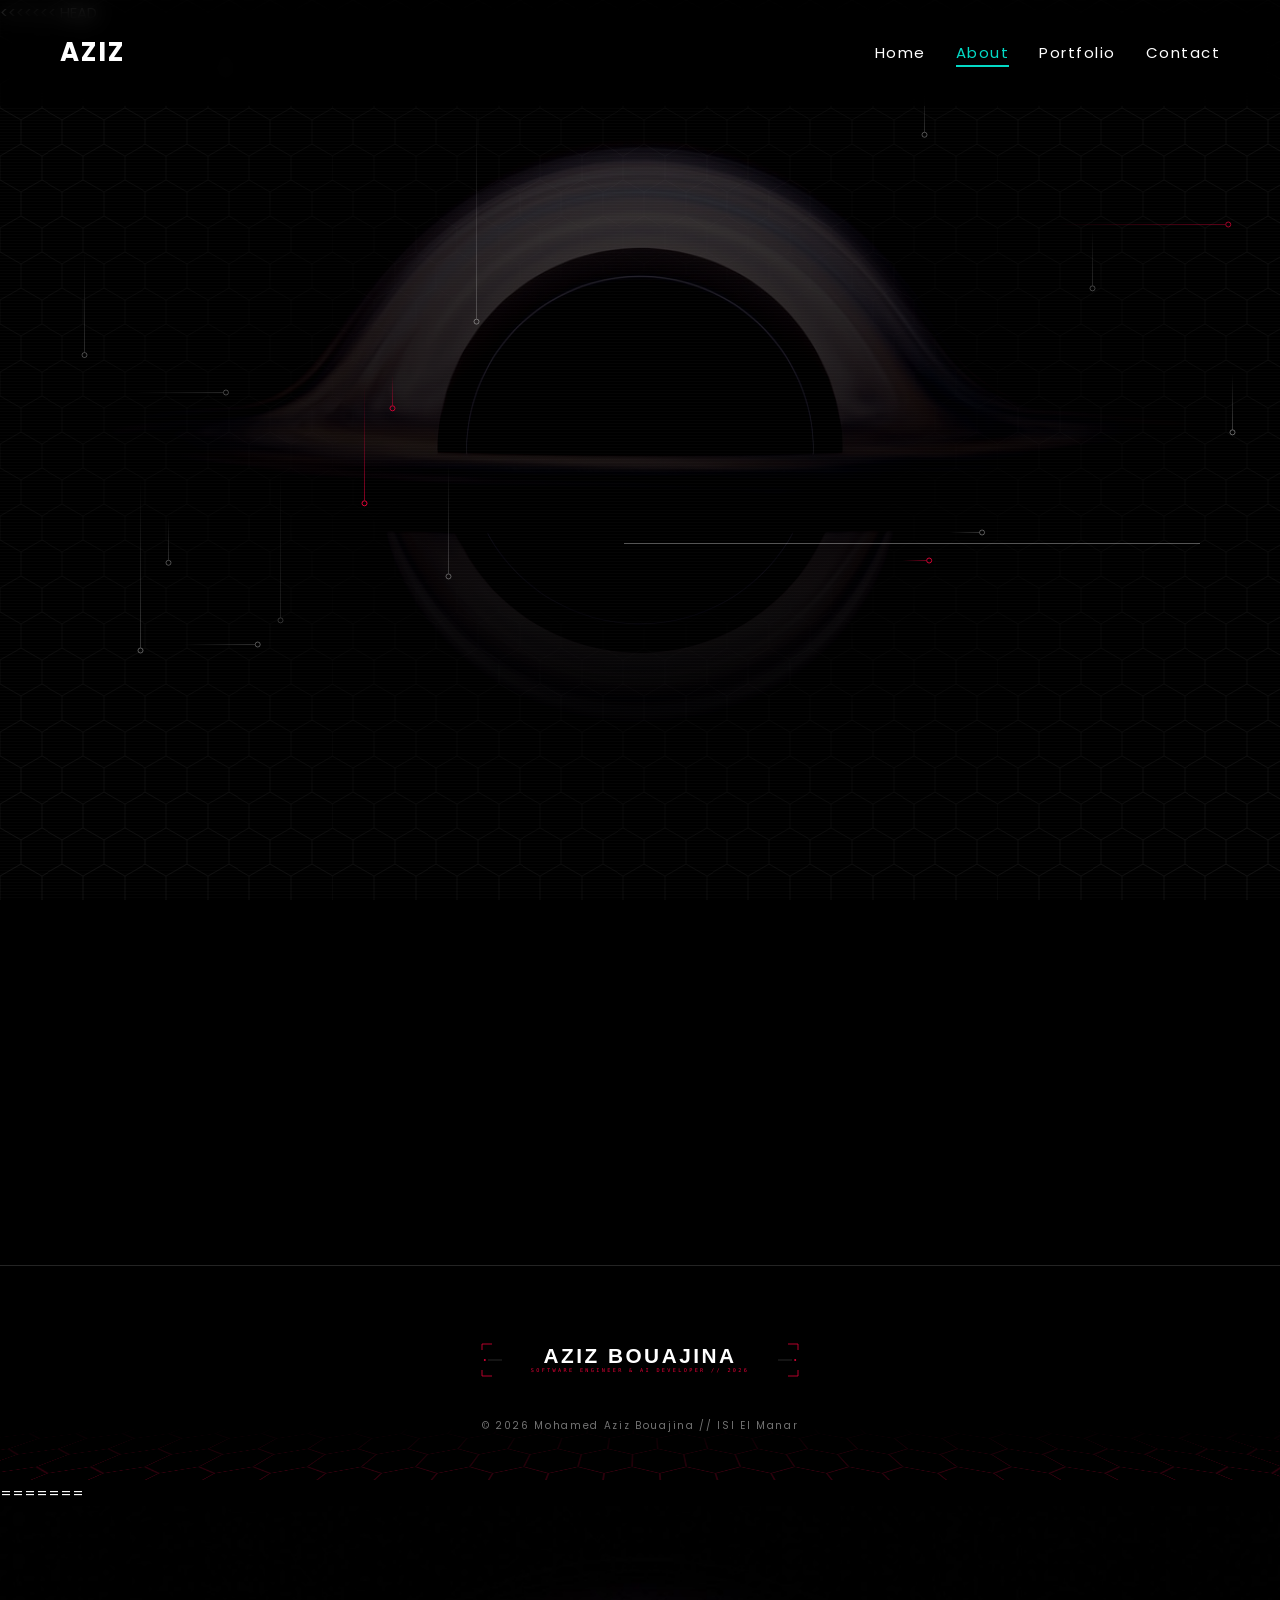
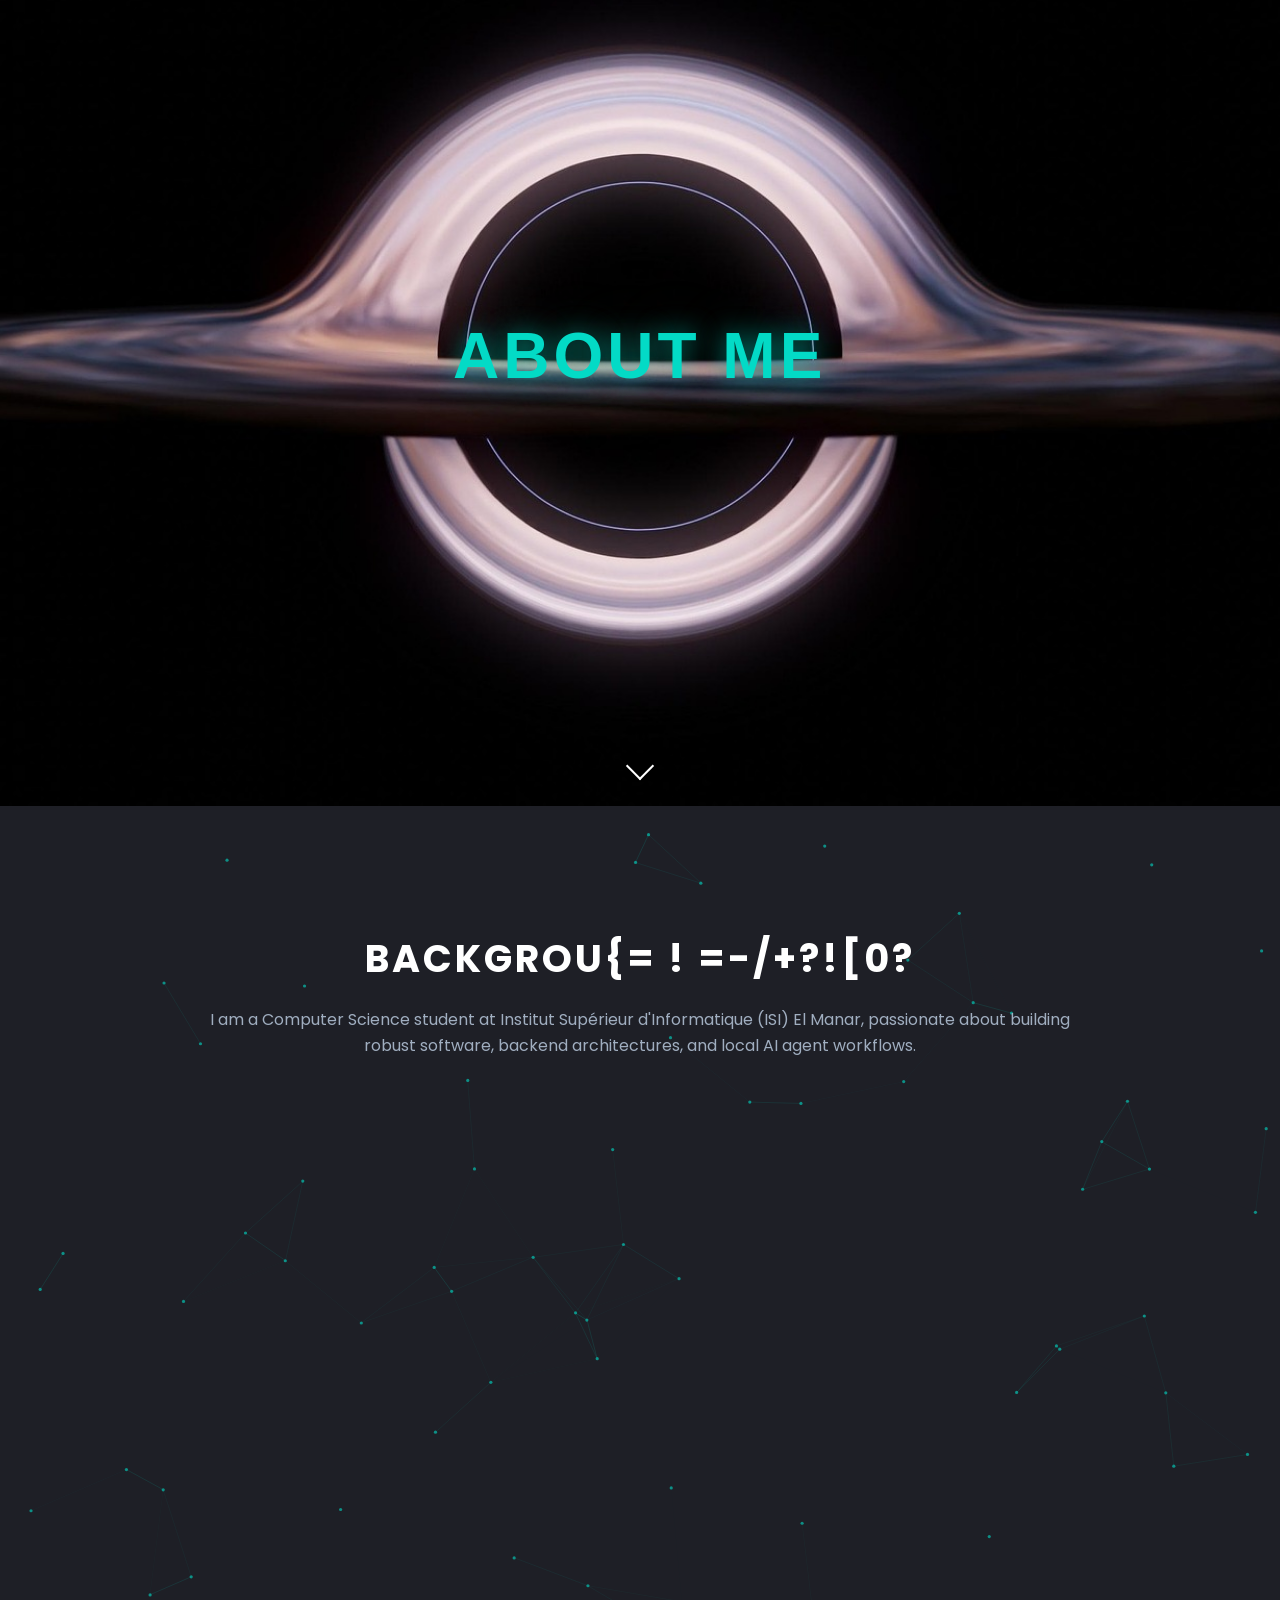
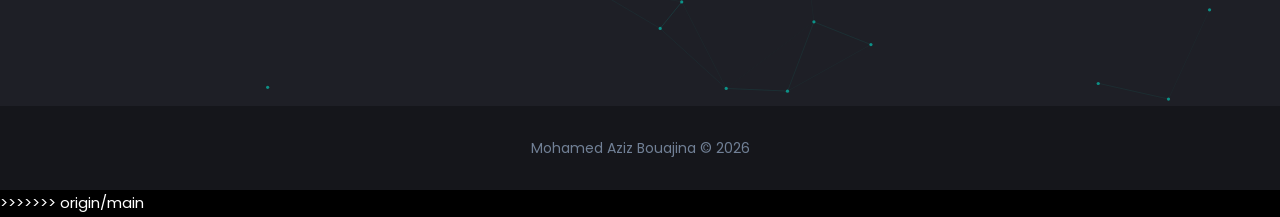
==== commit 5f6f5d41: "Merge portfolio v2" ====
--- a/about.html
+++ b/about.html
@@ -1,4 +1,5 @@
 <!DOCTYPE html>
+<<<<<<< HEAD
 <html lang="en" class="js is-loading">
 <head>
   <meta charset="utf-8">
@@ -177,3 +178,59 @@
   <script src="js/main.js"></script>
 </body>
 </html>
+=======
+<html lang="en">
+<head>
+    <meta charset="UTF-8">
+    <meta name="viewport" content="width=device-width, initial-scale=1.0">
+    <title>About | Mohamed Aziz Bouajina</title>
+    <link rel="stylesheet" href="style.css">
+    <link href="https://fonts.googleapis.com/css2?family=Poppins:wght@300;400;600;700&display=swap" rel="stylesheet">
+</head>
+<body>
+    <nav class="navbar">
+        <div class="nav-container">
+            <a href="index.html" class="logo" data-sound="brand-sound">Aziz </a>
+            <ul class="nav-menu">
+                <li><a href="index.html" class="nav-link" data-sound="home-sound">Home</a></li>
+                <li><a href="about.html" class="nav-link active" data-sound="about-sound">About</a></li>
+                <li><a href="portfolio.html" class="nav-link" data-sound="portfolio-sound">Portfolio</a></li>
+                <li><a href="contact.html" class="nav-link" data-sound="contact-sound">Contact</a></li>
+            </ul>
+        </div>
+    </nav>
+
+  <section class="hero-section" style="background: url('Pictures/bgi.png') no-repeat center center/cover;">
+    <h1 class="hero-title">ABOUT ME</h1>
+    <div class="scroll-indicator"></div>
+</section>
+    <main class="main-container">
+        <section class="content-box">
+            <h2 class="section-title">Background & Expertise</h2>
+            <p class="section-subtitle">I am a Computer Science student at Institut Supérieur d'Informatique (ISI) El Manar, passionate about building robust software, backend architectures, and local AI agent workflows.</p>
+        </section>
+
+        <section class="cards-grid">
+            <div class="info-card">
+                <h3>Academics</h3>
+                <p>Progressing through my Computer Science degree with a strong foundation in algorithms, database administration, and software design.</p>
+            </div>
+            <div class="info-card">
+                <h3>Tech Stack</h3>
+                <p>Experienced with Java, Python, PHP, JavaScript, FastAPI, React, PostgreSQL, and building AI agent orchestration loops.</p>
+            </div>
+            <div class="info-card">
+                <h3>Clubs & CTFs</h3>
+                <p>Active participant in campus clubs like SecuriNets, focusing on cybersecurity analysis and CTF competitions.</p>
+            </div>
+        </section>
+    </main>
+
+    <footer>
+        <p>Mohamed Aziz Bouajina &copy; 2026</p>
+    </footer>
+
+    <script src="script.js"></script>
+</body>
+</html>
+>>>>>>> origin/main
--- a/style.css
+++ b/style.css
@@ -0,0 +1,455 @@
+* {
+    margin: 0;
+    padding: 0;
+    box-sizing: border-box;
+    font-family: 'Poppins', sans-serif;
+}
+
+body {
+    background-color: #000000;
+    color: #ffffff;
+    min-height: 100vh;
+    cursor: auto;
+}
+
+.navbar {
+    position: fixed;
+    top: 0;
+    left: 0;
+    width: 100%;
+    display: flex;
+    justify-content: space-between;
+    align-items: center;
+    padding: 30px 60px;
+    z-index: 1000;
+    background: rgba(0, 0, 0, 0.7);
+    backdrop-filter: blur(10px);
+    transition: 0.6s ease;
+}
+
+.nav-container {
+    width: 100%;
+    display: flex;
+    justify-content: space-between;
+    align-items: center;
+    max-width: 1400px;
+    margin: 0 auto;
+}
+
+.logo {
+    font-weight: 700;
+    color: #ffffff;
+    text-decoration: none;
+    font-size: 26px;
+    text-transform: uppercase;
+    letter-spacing: 2px;
+}
+
+.nav-menu {
+    display: flex;
+    list-style: none;
+    gap: 30px;
+}
+
+.nav-link {
+    text-decoration: none;
+    color: #ffffff;
+    letter-spacing: 1.5px;
+    font-size: 15px;
+    transition: color 0.3s ease;
+}
+
+.nav-link:hover, .nav-link.active {
+    color: #03dac6;
+}
+
+.hero-section {
+    position: relative;
+    height: 100vh;
+    width: 100%;
+    overflow: hidden;
+    display: flex;
+    justify-content: center;
+    align-items: center;
+}
+
+.hero-video, .hero-bg {
+    position: absolute;
+    min-width: 100%;
+    min-height: 100%;
+    object-fit: cover;
+    z-index: 1;
+}
+
+.hero-title {
+    font-size: 64px;
+    font-family: 'Josefin Sans', sans-serif;
+    color: #03dac6;
+    z-index: 3;
+    text-align: center;
+    letter-spacing: 4px;
+}
+
+.scroll-indicator {
+    position: absolute;
+    bottom: 30px;
+    width: 20px;
+    height: 20px;
+    border-bottom: 2px solid #ffffff;
+    border-right: 2px solid #ffffff;
+    transform: rotate(45deg);
+    animation: bounce 2s infinite;
+    z-index: 2;
+}
+
+@keyframes bounce {
+    0%, 20%, 50%, 80%, 100% { transform: translateY(0) rotate(45deg); }
+    40% { transform: translateY(-10px) rotate(45deg); }
+    60% { transform: translateY(-5px) rotate(45deg); }
+}
+
+.main-container {
+    background: #1e1f26;
+    padding: 120px 20px 80px;
+    display: flex;
+    flex-direction: column;
+    align-items: center;
+    gap: 60px;
+    min-height: 100vh;
+}
+
+.content-box {
+    text-align: center;
+    width: 100%;
+    max-width: 900px;
+}
+
+.section-title {
+    font-size: 38px;
+    letter-spacing: 3px;
+    text-transform: uppercase;
+    margin-bottom: 15px;
+    color: #ffffff;
+}
+
+.section-subtitle {
+    font-size: 16px;
+    color: #a0aec0;
+    margin-bottom: 30px;
+    line-height: 1.6;
+}
+
+.cards-grid {
+    display: flex;
+    justify-content: center;
+    gap: 40px;
+    flex-wrap: wrap;
+    max-width: 1200px;
+    margin: 0 auto;
+}
+
+.info-card {
+    background: rgba(255, 255, 255, 0.05);
+    border: 1px solid rgba(255, 255, 255, 0.2);
+    border-radius: 12px;
+    padding: 35px;
+    width: 320px;
+    text-align: center;
+    backdrop-filter: blur(5px);
+    transition: transform 0.3s ease, box-shadow 0.3s ease;
+}
+
+.info-card:hover {
+    transform: translateY(-8px);
+    box-shadow: 0 15px 30px rgba(3, 218, 198, 0.2);
+    border-color: #03dac6;
+}
+
+.info-card h3 {
+    font-size: 22px;
+    color: #ffffff;
+    margin-bottom: 15px;
+}
+
+.info-card p {
+    font-size: 14px;
+    color: #b0c4de;
+    margin-bottom: 20px;
+    line-height: 1.5;
+}
+
+.card-btn {
+    display: inline-block;
+    padding: 8px 20px;
+    background: #ffffff;
+    color: #000000;
+    border-radius: 20px;
+    text-decoration: none;
+    font-weight: 500;
+    transition: 0.3s ease;
+}
+
+.card-btn:hover {
+    background: #03dac6;
+    color: #000000;
+}
+
+.code-terminal {
+    background: #151515;
+    border-radius: 8px;
+    box-shadow: 0 10px 30px rgba(0,0,0,0.5);
+    text-align: left;
+    overflow: hidden;
+    border: 1px solid rgba(255,255,255,0.1);
+    width: 100%;
+}
+
+.terminal-bar {
+    background: #222222;
+    padding: 10px 15px;
+}
+
+.terminal-dot {
+    height: 12px;
+    width: 12px;
+    background: #f6b73e;
+    border-radius: 50%;
+    display: inline-block;
+}
+
+.terminal-body {
+    padding: 20px;
+    font-family: 'Courier New', Courier, monospace;
+    font-size: 14px;
+    line-height: 1.6;
+}
+
+.code-keyword { color: #f6ff75; }
+.code-func { color: #46ff35; }
+.code-string { color: #6ff5ff; }
+
+.contact-wrapper {
+    max-width: 800px;
+    margin: 140px auto 0;
+    padding: 40px;
+    background: rgba(4, 22, 7, 0.9);
+    border: 1px solid rgba(51, 255, 51, 0.3);
+    border-radius: 8px;
+    font-family: 'Inconsolata', monospace;
+    color: rgba(128, 255, 128, 0.9);
+    box-shadow: 0 0 20px rgba(4, 22, 7, 0.8);
+}
+
+.contact-wrapper h1 {
+    font-size: 32px;
+    margin-bottom: 20px;
+    color: #ffffff;
+}
+
+.contact-wrapper p {
+    margin-bottom: 15px;
+    font-size: 16px;
+    line-height: 1.6;
+}
+
+.contact-link {
+    color: #33ff33;
+    text-decoration: underline;
+}
+
+footer {
+    text-align: center;
+    padding: 30px;
+    background: #15161b;
+    color: #718096;
+    font-size: 14px;
+}
+
+/* =========================================================
+   EFFECTS
+   ========================================================= */
+
+:focus-visible { outline: 2px solid #03dac6; outline-offset: 3px; }
+
+/* Scroll progress */
+.scroll-progress {
+    position: fixed; top: 0; left: 0; width: 100%; height: 3px;
+    background: linear-gradient(90deg, #03dac6, #ff0266);
+    transform: scaleX(0); transform-origin: left;
+    z-index: 1100; pointer-events: none;
+}
+
+/* Navbar shrinks once you scroll */
+.navbar.scrolled { padding-top: 14px; padding-bottom: 14px; background: rgba(0, 0, 0, 0.88); }
+.navbar .logo { transition: font-size 0.4s ease, color 0.3s ease; }
+.navbar.scrolled .logo { font-size: 21px; }
+.logo:hover { color: #03dac6; }
+
+/* Nav links: underline draws in */
+.nav-link { position: relative; padding-bottom: 4px; }
+.nav-link::after {
+    content: ""; position: absolute; left: 0; bottom: 0; width: 100%; height: 2px;
+    background: #03dac6; transform: scaleX(0); transform-origin: right;
+    transition: transform 0.35s ease;
+}
+.nav-link:hover::after, .nav-link.active::after { transform: scaleX(1); transform-origin: left; }
+
+/* Hero title glow */
+.hero-title { text-shadow: 0 0 24px rgba(3, 218, 198, 0.55), 0 0 60px rgba(3, 218, 198, 0.25); will-change: transform, opacity; }
+
+/* Reveal on scroll (only when JS has enabled it) */
+.js .reveal {
+    opacity: 0; translate: 0 28px;
+    transition: opacity 0.7s ease, translate 0.7s cubic-bezier(0.2, 0.7, 0.2, 1),
+                transform 0.2s ease-out, box-shadow 0.3s ease, border-color 0.3s ease;
+    transition-delay: var(--d, 0s);
+}
+.js .reveal.in { opacity: 1; translate: 0 0; }
+
+/* Particle network canvas sits behind the page content */
+.main-container { position: relative; overflow: hidden; }
+.main-container > *:not(.fx-canvas) { position: relative; z-index: 1; }
+.fx-canvas { position: absolute; top: 0; left: 0; z-index: 0; pointer-events: none; }
+
+/* Cards: 3D tilt + spotlight that follows the cursor */
+.info-card, .info-card:hover {
+    position: relative; overflow: hidden;
+    transform: perspective(900px) rotateX(var(--rx, 0deg)) rotateY(var(--ry, 0deg)) translateY(var(--ty, 0px));
+}
+.info-card:hover { --ty: -8px; }
+.info-card::before {
+    content: ""; position: absolute; inset: 0; pointer-events: none;
+    background: radial-gradient(260px circle at var(--mx, 50%) var(--my, 50%), rgba(3, 218, 198, 0.16), transparent 70%);
+    opacity: 0; transition: opacity 0.3s ease;
+}
+.info-card:hover::before { opacity: 1; }
+
+/* Buttons: sheen sweep */
+.card-btn { position: relative; overflow: hidden; }
+.card-btn::after {
+    content: ""; position: absolute; top: 0; left: -80%; width: 50%; height: 100%;
+    background: linear-gradient(100deg, transparent, rgba(255, 255, 255, 0.7), transparent);
+    transform: skewX(-20deg); transition: left 0.6s ease;
+}
+.card-btn:hover::after { left: 130%; }
+
+/* Terminal: blinking caret while typing */
+.caret {
+    display: inline-block; width: 8px; height: 1.1em; margin-left: 2px;
+    background: #46ff35; vertical-align: text-bottom;
+    animation: blink 1s steps(1) infinite;
+}
+@keyframes blink { 50% { opacity: 0; } }
+.terminal-bar { display: flex; gap: 8px; }
+.terminal-bar::before, .terminal-bar::after {
+    content: ""; height: 12px; width: 12px; border-radius: 50%; display: inline-block;
+}
+.terminal-bar::before { background: #ff5f57; }
+.terminal-bar::after  { background: #28c840; order: 3; }
+.terminal-dot { order: 2; }
+
+/* Contact page */
+.fx-rain { position: fixed; inset: 0; z-index: 0; pointer-events: none; opacity: 0.28; }
+.contact-wrapper { position: relative; z-index: 1; backdrop-filter: blur(3px); }
+.contact-wrapper h1::before { content: "$ "; color: #33ff33; }
+.contact-wrapper h1::after {
+    content: ""; display: inline-block; width: 14px; height: 0.9em; margin-left: 6px;
+    background: #33ff33; vertical-align: baseline; animation: blink 1s steps(1) infinite;
+}
+.contact-link, .email { color: #33ff33; text-decoration: underline; transition: text-shadow 0.3s ease, color 0.3s ease; }
+.email { cursor: pointer; }
+.contact-link:hover, .email:hover { color: #d8ffd8; text-shadow: 0 0 10px rgba(51, 255, 51, 0.9); }
+
+/* Small screens */
+@media (max-width: 640px) {
+    .navbar, .navbar.scrolled { padding: 14px 20px; }
+    .nav-menu { gap: 14px; }
+    .nav-link { font-size: 13px; letter-spacing: 1px; }
+    .logo, .navbar.scrolled .logo { font-size: 18px; }
+    .hero-title { font-size: 38px; }
+    .section-title { font-size: 26px; }
+    .contact-wrapper { margin: 100px 16px 0; padding: 24px; }
+    .info-card { width: 100% !important; }
+}
+
+@media (prefers-reduced-motion: reduce) {
+    *, *::before, *::after { animation: none !important; transition-duration: 0.01ms !important; }
+}
+
+
+/* =========================================================
+   AGENT CHAT (portfolio)
+   ========================================================= */
+.cards-grid .info-card.featured {
+    flex: 1 1 100%; width: 100%; max-width: 1100px;
+    display: grid; grid-template-columns: minmax(0, 1fr) minmax(0, 1.7fr);
+    gap: 32px; align-items: start; text-align: left;
+}
+.info-card.featured, .info-card.featured:hover { transform: none; }
+.featured-info h3 { font-size: 24px; }
+.tech-tags { list-style: none; display: flex; flex-wrap: wrap; gap: 8px; margin-bottom: 18px; }
+.tech-tags li {
+    font-size: 12px; padding: 4px 12px; border-radius: 20px;
+    border: 1px solid rgba(3, 218, 198, 0.5); color: #03dac6;
+}
+.demo-note { font-size: 12px; color: #718096; line-height: 1.5; }
+
+.agent-chat {
+    position: relative; z-index: 1; display: flex; flex-direction: column;
+    background: #151515; border: 1px solid rgba(255, 255, 255, 0.1);
+    border-radius: 8px; overflow: hidden; text-align: left;
+    box-shadow: 0 10px 30px rgba(0, 0, 0, 0.5);
+}
+.agent-chat, .agent-chat * { font-family: 'Courier New', Courier, monospace; }
+
+.chat-bar { display: flex; align-items: center; gap: 8px; background: #222; padding: 10px 15px; font-size: 12px; color: #a0aec0; }
+.chat-bar .dot { width: 12px; height: 12px; border-radius: 50%; }
+.chat-bar .dot:nth-child(1) { background: #ff5f57; }
+.chat-bar .dot:nth-child(2) { background: #f6b73e; }
+.chat-bar .dot:nth-child(3) { background: #28c840; }
+.chat-title { margin-left: 6px; }
+.chat-mode {
+    margin-left: auto; padding: 2px 10px; border-radius: 20px; font-size: 11px;
+    border: 1px solid #f6b73e; color: #f6b73e;
+}
+.chat-mode.is-live { border-color: #28c840; color: #28c840; }
+
+.chat-log { height: 300px; overflow-y: auto; padding: 16px; font-size: 13px; line-height: 1.55; }
+.msg { margin-bottom: 12px; }
+.msg .who { font-weight: bold; }
+.msg.user .who { color: #03dac6; }
+.msg.agent .who { color: #ff5c93; }
+.msg .body { margin-left: 8px; white-space: pre-wrap; color: #e6edf3; }
+.msg.agent.streaming .body::after {
+    content: ""; display: inline-block; width: 7px; height: 1em; margin-left: 2px;
+    background: #46ff35; vertical-align: text-bottom; animation: blink 1s steps(1) infinite;
+}
+
+.tool-log {
+    background: #181019; border-top: 1px solid #4a1d4b; padding: 10px 14px;
+    max-height: 96px; overflow-y: auto; font-size: 12px;
+}
+.tool-head { color: #d8b4fe; font-weight: bold; margin-bottom: 4px; }
+.tool-empty { color: #666; }
+.tool-entry { padding: 3px 0; border-bottom: 1px dashed #3b143c; word-break: break-word; }
+.tool-name { color: #f472b6; }
+.tool-out { color: #93c5fd; }
+
+.chat-status { padding: 8px 14px; font-size: 12px; color: #03dac6; border-top: 1px solid rgba(255, 255, 255, 0.08); }
+
+.chat-form { display: flex; gap: 8px; padding: 12px 14px; }
+.chat-form input {
+    flex: 1; min-width: 0; padding: 10px 12px; font-size: 16px;
+    background: #262626; border: 1px solid #444; border-radius: 4px; color: #fff;
+}
+.chat-form input:focus { border-color: #03dac6; outline: none; }
+.chat-form button {
+    padding: 0 20px; border: none; border-radius: 4px; cursor: pointer;
+    background: #03dac6; color: #000; font-weight: bold;
+}
+.chat-form button:hover:not(:disabled) { background: #ff0266; color: #fff; }
+.agent-chat button:disabled, .agent-chat input:disabled { opacity: 0.5; cursor: not-allowed; }
+
+@media (max-width: 900px) {
+    .cards-grid .info-card.featured { grid-template-columns: minmax(0, 1fr); }
+}
